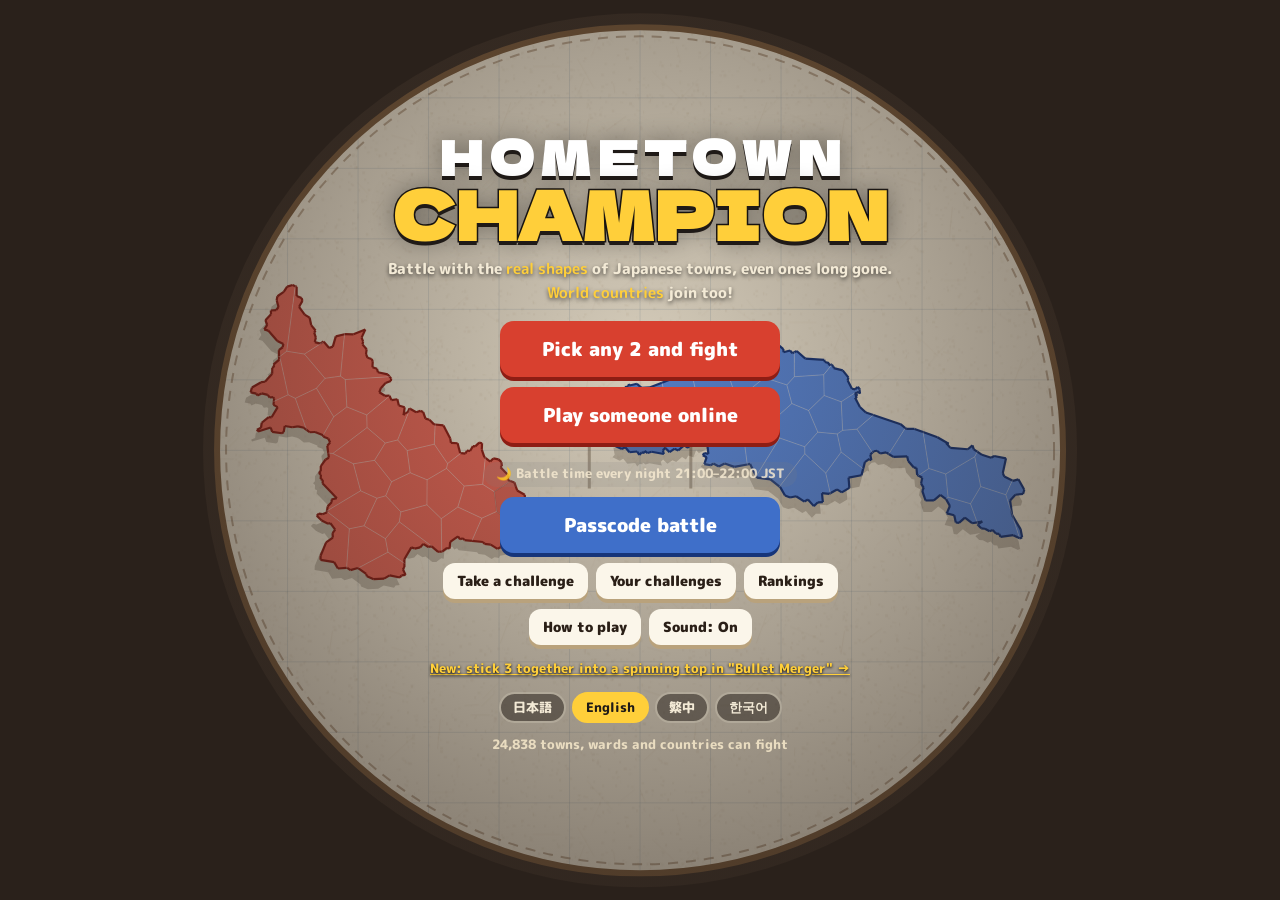
==== index.html @ 15e4ab15 "広告：結果画面の帯の下に大きい広告（300×250）を足す Co-Authored-By: Claude Opus 5.5 <noreply@anthropic.com> Claude-Session" ====
<!doctype html>
<html lang="ja">
<head>
<!-- Google tag (gtag.js) -->
<script async src="https://www.googletagmanager.com/gtag/js?id=G-5RB6XMN0QR"></script>
<script>
  window.dataLayer = window.dataLayer || [];
  function gtag(){dataLayer.push(arguments);}
  gtag('js', new Date());
  gtag('config', 'G-5RB6XMN0QR');
</script>
<meta charset="utf-8">
<meta name="viewport" content="width=device-width,initial-scale=1,maximum-scale=1,user-scalable=no,viewport-fit=cover">
<title>地元の最強</title>
<meta name="description" content="全国の市町村と世界の国の「本物の形」でぶつかり合う。明治から今まで、なくなった町村も昔の国も出られる。あなたの地元は最強か？">
<meta name="theme-color" content="#2a211b">
<meta property="og:title" content="地元の最強">
<meta property="og:description" content="全国の市町村と世界の国・州・都市・町、24,838が本物の形でぶつかり合う。あなたの地元は最強か？">
<meta property="og:type" content="website">
<meta property="og:url" content="https://nasubi-no-oniwa.github.io/jimoto/">
<meta property="og:site_name" content="なすびのお庭">
<meta property="og:image" content="https://nasubi-no-oniwa.github.io/jimoto/icons/ogp.png">
<meta property="og:image:width" content="1200">
<meta property="og:image:height" content="630">
<meta name="twitter:card" content="summary_large_image">
<meta name="twitter:title" content="地元の最強">
<meta name="twitter:description" content="全国の市町村と世界の国・州・都市・町、24,838が本物の形でぶつかり合う。あなたの地元は最強か？">
<meta name="twitter:image" content="https://nasubi-no-oniwa.github.io/jimoto/icons/ogp.png">
<meta name="apple-mobile-web-app-capable" content="yes">
<link rel="manifest" href="manifest.json">
<link rel="icon" href="icons/icon-192.png">
<link rel="apple-touch-icon" href="icons/apple-touch-icon.png">
<link rel="preconnect" href="https://fonts.googleapis.com">
<link rel="preconnect" href="https://fonts.gstatic.com" crossorigin>
<link href="https://fonts.googleapis.com/css2?family=Dela+Gothic+One&family=Yuji+Syuku&family=M+PLUS+Rounded+1c:wght@500;800;900&display=swap" rel="stylesheet">
<link rel="stylesheet" href="css/style.css?v=13">
<!-- nasubi-track: 結果画面とXへの投稿の回数を記録（ゲームの動きには影響しない） -->
<script>(function(){try{var G="jimoto",IDS=["result"];
function ev(n){try{if(typeof gtag==='function')gtag('event',n,{game:G});}catch(e){}}
var o=window.open;window.open=function(u){try{if(/intent\/(post|tweet)/.test(String(u)))ev('x_share');}catch(e){}return o.apply(window,arguments);};
if(!IDS.length)return;
function vis(e){if(!e||!e.isConnected||e.closest('[hidden]'))return false;var r=e.getBoundingClientRect();if(r.width<1||r.height<1)return false;for(var n=e;n&&n.nodeType===1;n=n.parentElement){var s=getComputedStyle(n);if(s.display==='none'||s.visibility==='hidden'||parseFloat(s.opacity)<0.05)return false;}return true;}
var was={};setInterval(function(){try{var any=false;for(var i=0;i<IDS.length;i++){if(vis(document.getElementById(IDS[i])))any=true;}if(any&&!was.v)ev('result_view');was.v=any;}catch(e){}},700);
}catch(e){}})();</script>
<!-- nasubi-ad: 結果画面の決めた場所に広告の帯（と、決めた作品だけその下に大きい広告）を出す（遊んでいる最中は出さない・ボタンに重ねない・広告の幅320pxを切らない・結果が出て1.2秒たってから見せる・結果画面が出るたびに読みこみ直す（30秒に1回まで）） -->
<script>(function(){try{var C=[{"a": "#result .sheet-in", "v": "#result"}],BIG=1,AD='https://nasubi-no-oniwa.github.io/ad/',AD2='https://nasubi-no-oniwa.github.io/ad/big.html',WAIT=1200,MIN=30000;
if(/[?&]noad=1/.test(location.search))return;
var ifr=null,ifr2=null,boxes=[],bigs=[],since=0,shown=false,last=0;
function vis(e){if(!e||!e.isConnected||e.closest('[hidden]'))return false;var r=e.getBoundingClientRect();if(r.width<1||r.height<1)return false;for(var n=e;n&&n.nodeType===1;n=n.parentElement){var s=getComputedStyle(n);if(s.display==='none'||s.visibility==='hidden'||parseFloat(s.opacity)<0.05)return false;}return true;}
function mk(){var b=document.createElement('div');b.className='nsb-ad';b.style.cssText='display:block;position:static;float:none;box-sizing:content-box;width:320px;min-width:320px;max-width:none;height:50px;margin:20px calc((100% - 320px) / 2) 0;padding:0;border:0;background:none;box-shadow:none;border-radius:0;transform:none;overflow:hidden;flex:0 0 auto;align-self:center;';return b;}
function mk2(){var g=document.createElement('div');g.className='nsb-ad nsb-big';g.style.cssText='display:block;position:static;float:none;box-sizing:content-box;width:300px;min-width:300px;max-width:none;height:250px;margin:20px calc((100% - 300px) / 2) 0;padding:0;border:0;background:none;box-shadow:none;border-radius:0;transform:none;overflow:hidden;flex:0 0 auto;align-self:center;';return g;}
function mkf(u,w,h){var f=document.createElement('iframe');f.title='ad';f.setAttribute('scrolling','no');f.width=w;f.height=h;f.style.cssText='border:0;margin:0;padding:0;width:'+w+'px;height:'+h+'px;display:block;max-width:none;visibility:hidden';f.src=u;return f;}
function rel(f,u){try{f.contentWindow.location.replace(u);}catch(_){f.src=u;}}
function place(){for(var i=0;i<C.length;i++){var a=document.querySelector(C[i].a);if(!a)continue;var b=boxes[i]||(boxes[i]=mk());if(C[i].p==='first'){if(a.firstElementChild!==b)a.insertBefore(b,a.firstChild);}else if(b.parentNode!==a)a.appendChild(b);
if(BIG){var g=bigs[i]||(bigs[i]=mk2());if(b.nextSibling!==g)a.insertBefore(g,b.nextSibling);}}}
function hide(){if(ifr)ifr.style.visibility='hidden';if(ifr2)ifr2.style.visibility='hidden';}
function tick(){try{place();var k=-1;for(var i=0;i<C.length;i++){var v=document.querySelector(C[i].v),b=boxes[i];if(b&&vis(v)&&vis(b)){k=i;break;}}
if(k<0){since=0;shown=false;hide();return;}
var now=Date.now();if(!since)since=now;if(now-since<WAIT){hide();return;}
if(!ifr)ifr=mkf(AD,320,50);if(BIG&&!ifr2)ifr2=mkf(AD2,300,250);
var fresh=false;if(ifr.parentNode!==boxes[k]){boxes[k].appendChild(ifr);fresh=true;}if(BIG&&ifr2.parentNode!==bigs[k]){bigs[k].appendChild(ifr2);fresh=true;}
if(fresh)last=now;else if(!shown&&now-last>=MIN){rel(ifr,AD);if(ifr2)rel(ifr2,AD2);last=now;}
ifr.style.visibility='visible';if(ifr2)ifr2.style.visibility='visible';shown=true;}catch(_){}}
function go(){place();try{new MutationObserver(place).observe(document.body,{childList:true,subtree:true});}catch(_){}setInterval(tick,300);}
if(document.body)go();else document.addEventListener('DOMContentLoaded',go);
}catch(e){}})();</script>
</head>
<body>
<canvas id="arena"></canvas>

<!-- タイトル -->
<section class="screen active" id="s-title">
  <div class="t-wrap">
    <div class="logo" data-ih="logo"><span class="l1">地元の</span><span class="l2">最強</span></div>
    <p class="sub" data-ih="tagline">市町村の<b>本物の形</b>でぶつかり合え。<br>明治から今まで、なくなった町村もぜんぶ出られる。<br><b>世界の国</b>も参戦！</p>
    <div class="t-btns">
      <button class="btn big hot" id="btn-play" data-i="btn_play">好きな2つを戦わせる</button>
      <button class="btn big blue" id="btn-online" data-i="btn_online">あいことば対戦</button>
      <div class="row t-row2">
        <button class="btn sm2" id="btn-chal" data-i="btn_chal">挑戦状と戦う</button>
        <button class="btn sm2" id="btn-mine" data-i="btn_mine">あなたの挑戦状</button>
        <button class="btn sm2" id="btn-bz" data-i="btn_bz">番付</button>
      </div>
      <div class="row t-row2">
        <button class="btn sm2" id="btn-howto" data-i="howto">あそびかた</button>
        <button class="btn sm2" id="btn-snd"><span data-i="snd">音：</span><span id="snd-name">あり</span></button>
      </div>
      <p class="chal-mine" id="chal-mine"></p>
      <button class="news" id="chal-news" hidden></button>
      <a class="to-dangan" href="../dangan/" data-i="dangan_link">新作：3つをくっつけてコマにする「弾丸合併」→</a>
      <div class="langs" role="group" aria-label="Language"><button type="button" data-lang="ja">日本語</button><button type="button" data-lang="en">English</button><button type="button" data-lang="zh">繁中</button><button type="button" data-lang="ko">한국어</button></div>
    </div>
    <p class="loading" id="loading">市町村を読みこみ中…</p>
  </div>
</section>

<!-- えらぶ -->
<section class="screen" id="s-setup">
  <header class="bar">
    <button class="btn sm ghost" id="btn-setup-back" data-i="back_arrow">← もどる</button>
    <select class="cls" id="cls-sel"></select>
    <div class="mode" id="mode-box">
      <button class="seg on" data-mode="pol" data-i="pol_on">政策あり</button><button class="seg" data-mode="nopol" data-i="pol_off">政策なし</button>
    </div>
    <div class="on-st" id="on-st"></div>
  </header>
  <div class="side-tabs" id="side-tabs"></div>
  <div class="slots" id="slots" data-tab="0">
    <div class="slot" id="slot0"></div>
    <div class="vs-mid"><span>VS</span></div>
    <div class="slot" id="slot1"></div>
  </div>
  <footer class="bar bottom">
    <button class="btn big hot" id="btn-fight" data-i="fight_btn">はっけよい！</button>
  </footer>
</section>

<!-- 検索 -->
<div class="sheet" id="picker">
  <div class="sheet-in">
    <div class="pk-head">
      <input id="pk-q" type="search" placeholder="市町村の名前（ひらがなでもOK）" data-ip="ph_pk" autocomplete="off">
      <button class="btn sm" id="pk-rand" data-i="random">おまかせ</button>
      <button class="btn sm ghost" id="pk-close" data-i="close">とじる</button>
    </div>
    <div class="pk-hint" id="pk-hint" data-i="pk_hint0">例：「ふちゅう」「湯布院」「北海道 村」</div>
    <ul class="pk-list" id="pk-list"></ul>
  </div>
</div>

<!-- 試合 -->
<section class="screen" id="s-battle">
  <div class="hud">
    <div class="hp l"><b id="hn0"></b><div class="gauge"><i id="hg0"></i></div><span id="hv0">100%</span></div>
    <div class="clock" id="clock">60</div>
    <div class="hp r"><span id="hv1">100%</span><div class="gauge"><i id="hg1"></i></div><b id="hn1"></b></div>
  </div>
  <div class="call" id="call"></div>
  <div class="rec-bar" id="rec-bar" hidden><span class="rec-dot"></span><span id="rec-txt"></span><button class="btn sm" id="rec-cancel" data-i="vid_cancel">やめる</button></div>
  <div class="b-btns"><button class="btn sm ghost" id="btn-speed">×1</button><button class="btn sm ghost" id="btn-skip" data-i="skip">結果へ</button></div>
</section>

<!-- 結果 -->
<div class="sheet" id="result">
  <div class="sheet-in res">
    <div class="res-t" id="res-t"></div>
    <div class="res-line" id="res-line"></div>
    <canvas id="res-img" width="1200" height="675" hidden></canvas>
    <div class="row r-main"><button class="btn big hot img-btn" id="btn-img">勝利画像を出す</button><button class="btn big blue" id="btn-vid" data-i="vid_post">動画で投稿</button></div>
    <div class="row">
      <button class="btn" id="btn-replay" data-i="replay">もう一度見る</button>
      <button class="btn" id="btn-change">組み合わせを変える</button>
    </div>
    <div class="row" id="chal-row"><button class="btn" id="btn-chal-put" data-i="put_chal">挑戦状を置く</button><button class="btn hot" id="btn-chal-next" data-i="chal_next">べつの挑戦状と戦う</button></div>
    <p class="note" id="res-note"></p>
  </div>
</div>

<!-- 結果画像 -->
<div class="sheet" id="imgview">
  <div class="sheet-in iv">
    <img id="iv-img" alt="結果画像" data-ia="res_img">
    <div class="row">
      <button class="btn hot" id="btn-share" data-i="post_x">Xに投稿</button>
      <button class="btn" id="btn-save" data-i="save_img">画像を保存</button>
      <button class="btn" id="iv-close" data-i="close">とじる</button>
    </div>
    <p class="note" data-i="long_press">画像を長押しでも保存できます</p>
  </div>
</div>

<!-- 録画しますか？ -->
<div class="sheet" id="recq">
  <div class="sheet-in rq">
    <h3 data-i="rec_q_h">録画しますか？</h3>
    <p class="note" data-i="rec_q_note">録画すると、試合のあとすぐに動画で投稿できます。</p>
    <div class="row"><button class="btn big blue" id="rq-yes" data-i="rec_yes">録画する</button><button class="btn big" id="rq-no" data-i="rec_no">録画しない</button></div>
  </div>
</div>

<!-- 試合の動画 -->
<div class="sheet" id="vidview">
  <div class="sheet-in iv">
    <video id="vv" playsinline controls loop muted></video>
    <div class="row">
      <button class="btn hot" id="vv-share" data-i="post_x">Xに投稿</button>
      <button class="btn" id="vv-save" data-i="vid_save">動画を保存</button>
      <button class="btn" id="vv-close" data-i="close">とじる</button>
    </div>
    <p class="note" id="vv-note"></p>
  </div>
</div>

<!-- あなたの挑戦状 -->
<section class="screen" id="s-mine">
  <div class="panel">
    <header class="p-head"><button class="btn sm ghost" id="btn-mine-back" data-i="back_arrow">← もどる</button><h2 data-i="btn_mine">あなたの挑戦状</h2></header>
    <div class="p-body">
      <div id="mine-list"></div>
      <div class="xf">
        <h3 data-i="xf_h">ほかの端末に引き継ぐ</h3>
        <p class="note" data-i="xf_note">挑戦状は、この端末に覚えています。スマホを変えるときは、コードで引き継げます。</p>
        <div class="row"><button class="btn sm" id="btn-xf-out" data-i="xf_out">コードを出す</button><button class="btn sm" id="btn-xf-in" data-i="xf_in">コードを入れる</button></div>
      </div>
    </div>
  </div>
</section>

<!-- 番付 -->
<section class="screen" id="s-bz">
  <div class="panel">
    <header class="p-head"><button class="btn sm ghost" id="btn-bz-back" data-i="back_arrow">← もどる</button><h2 data-i="btn_bz">番付</h2><select class="cls" id="bz-reg" aria-label="地域" data-ia="bz_reg"></select></header>
    <div class="p-body">
      <p class="note bz-note" data-i="bz_note">この30日で挑戦者を倒した数で決まります（同じ市町村・向き・政策の相手は1回だけ数えます）。勝ちは試合を計算しなおして確かめ、合わないものは外します。</p>
      <p class="bz-st" id="bz-st"></p>
      <div id="bz-list"></div>
    </div>
  </div>
</section>

<!-- あいことば対戦 -->
<section class="screen" id="s-online">
  <div class="card on-card">
    <h2 data-i="btn_online">あいことば対戦</h2>
    <div id="on-form">
      <p class="note" data-i="on_note">同じ「あいことば」を入れた人と1対1。お互いに市町村・向き・政策をこっそり決めて、同時に公開します。3人目からは観戦です。</p>
      <label class="fld"><span data-i="name">なまえ</span><input id="in-name" maxlength="8" placeholder="8文字まで" data-ip="ph_name8"></label>
      <label class="fld"><span data-i="passcode">あいことば</span><input id="in-code" maxlength="20" placeholder="例：ちもとたいけつ" data-ip="ex_code"></label>
      <button class="btn hot wide" id="btn-join" data-i="join_in">入る</button>
    </div>
    <div id="on-wait" class="hide"><p class="big-note" id="on-msg">あいてを待っています…</p><p class="note" id="on-people"></p></div>
    <p class="err" id="on-err"></p>
    <button class="btn sm ghost" id="btn-on-back" data-i="back">もどる</button>
  </div>
</section>

<!-- あそびかた -->
<section class="screen" id="s-howto">
  <div class="card how">
    <h2 data-i="howto">あそびかた</h2>
    <ol>
      <li data-ih="how1"><b>2つの市町村をえらぶ。</b>名前（漢字でもひらがなでも）で探せます。明治から今までの市町村・区、なくなった町村もぜんぶ出られます。<b>世界の国・地域</b>（「フランス」「アメリカ」など）、カリフォルニア州・バイエルン自由州などの<b>州・省・県</b>、テヘラン・フィラデルフィアなどの<b>都市</b>、アルベロベッロ・オンフルールなどの<b>町</b>、ソビエト連邦などの<b>昔の国</b>（「昔の国」で探せます）とも戦えます。</li>
      <li data-ih="how2"><b>階級をえらぶ。</b>人口で「村の部（1万人まで）」「町の部（1万〜5万）」「市の部（5万〜30万）」「大都市の部（30万〜）」に分かれています。「全体の部」はだれでも出られます。</li>
      <li data-ih="how3"><b>向きを決める。</b>45度ずつ8方向。どこから相手に当たるかで結果が変わります。</li>
      <li data-ih="how4"><b>政策カードで味付け（3枚まで）。</b>予算は10。人口が少ない市町村には<b>交付金</b>がつき、予算が増えます（5千人未満＋10、2万人未満＋6、5万人未満＋3）。</li>
      <li data-ih="how5"><b>はっけよい！</b>あとは全自動。ぶつかるたびに割れて欠けていき、先に65％を失った方の負け。60秒たったら残りが多い方の勝ちです。もとの能力がずっと下の方が勝つと<b>「下剋上！」</b></li>
      <li data-ih="how6"><b>同じ組み合わせ・同じ向き・同じ政策なら、いつでも必ず同じ結果</b>になります。いろいろ試して、最強の地元を見つけてください。</li>
      <li data-ih="how7"><b>だれかと対戦</b>：待っている人と自動でつながります（全体の部・政策ありで勝負）。相手がいないときは、挑戦状と戦いながら待てます。毎晩21時〜22時は対戦タイム！</li>
      <li data-ih="how8"><b>挑戦状</b>：試合のあとに「挑戦状を置く」と、あなたの市町村・向き・政策が挑戦状になります。「挑戦状と戦う」で、だれかの挑戦状といつでも勝負。挑戦状ごとのリンクを送れば、その人とすぐ戦えます。「あなたの挑戦状」で1枚ずつの成績や、だれに破られたかが見られ、そこから<b>仕返し</b>もできます。</li>
      <li data-ih="how9"><b>番付</b>：都道府県・国ごとに、この30日で挑戦者を多く倒した挑戦状が「横綱」「大関」…と並びます。勝ちは試合を計算しなおして確かめています。</li>
    </ol>
    <h3 data-i="how_st_h">強さの決まり方</h3>
    <p class="note" data-ih="how_st">体力＝面積、勢い＝人口、速さ＝人口密度、かたさ＝形のまとまり、鋭さ＝形のトゲ。1980年より前になくなった町村の人口は、まわりの人口密度から出した<b>推定</b>です。読みがなにも推定のものがあります。<br>樺太（敷香町など）や台湾・朝鮮半島など、戦前の日本の外地にあった町村は、もとにしている地図データにふくまれていないため入っていません。<br>昔の国の形は、今の国や州の境界を組み合わせた<b>おおよその形</b>です。昔の国の人口は、その時代のおおよその人口です。海外の州・省・県の人口は、その中の町の人口から割り振った推定で、けただけ表示しています。区分は地図データの時点のもので、少し古いものがあります。国境は日本の立場にもとづく地図データを使っています。</p>
    <h3 data-i="data_h">データ</h3>
    <p class="credit" data-ih="credit">「国土数値情報（行政区域データ）」（国土交通省）をもとに、ROIS-DS人文学オープンデータ共同利用センター「歴史的行政区域データセットβ版」（CC BY 4.0）を加工して作成<br>人口：総務省統計局「国勢調査」（e-Stat）を加工して作成<br>読みがな：日本郵便「郵便番号データ」、総務省「標準地域コード」（e-Stat）をもとに作成<br>世界の国の形・人口：Natural Earth（パブリックドメイン）<br>国の名前：外務省「国・地域」の表記、海外領土などはUnicode CLDRの日本語名<br>州・省・県の名前：Natural Earth と Unicode CLDR の日本語名が一致したもの<br>都市の名前：Natural Earth と GeoNames の日本語名が一致したもの　都市の形：geoBoundaries（CC BY 4.0 など）　都市の人口：GeoNames<br>町の名前：GeoNames の日本語名のうち、日本語の固有名詞辞書 mecab-ipadic-NEologd（Apache License 2.0）にもあるもの<br>海外の人口の推定：GeoNames（CC BY 4.0）<br>効果音：Kenney「Impact Sounds」（CC0）　音楽：自作</p>
    <button class="btn" id="btn-how-back" data-i="back">もどる</button>
  </div>
</section>

<div class="toast" id="toast"></div>

<script src="js/i18n.js?v=12"></script>
<script src="js/firebase-config.js?v=8"></script>
<script src="js/rules.js?v=8"></script>
<script src="js/sim.js?v=8"></script>
<script src="js/data.js?v=11"></script>
<script src="js/render.js?v=12"></script>
<script src="js/resimg.js?v=11"></script>
<script src="js/sound.js?v=12"></script>
<script src="js/online.js?v=11"></script>
<script src="js/qm.js?v=11"></script>
<script src="js/chal.js?v=11"></script>
<script src="js/rec.js?v=12"></script>
<script src="js/main.js?v=12"></script>
</body>
</html>
---- css/style.css ----
:root { --paper: #f3ead6; --paper2: #fbf6ea; --ink: #2a1f17; --sumi: #1f1a17; --red: #d8402f; --red-d: #8e1d14; --blue: #3f6fc9; --blue-d: #16357a; --gold: #d9a520; --green: #3e9a55; --bg: #2a211b; }
* { box-sizing: border-box; -webkit-tap-highlight-color: transparent; }
html, body { margin: 0; height: 100%; overflow: hidden; background: var(--bg); color: var(--ink); font-family: 'M PLUS Rounded 1c', sans-serif; font-weight: 800; -webkit-user-select: none; user-select: none; }
#arena { position: fixed; inset: 0; width: 100%; height: 100%; display: block; }
button { font: inherit; color: inherit; cursor: pointer; }
.hide { display: none !important; }
.screen { position: fixed; inset: 0; display: none; }
.screen.active { display: flex; }
.btn { border: 0; border-radius: 14px; padding: 11px 18px; background: var(--paper2); color: var(--ink); font-size: 16px; font-weight: 900; box-shadow: 0 4px 0 #b9a27c; transition: transform .08s; }
.btn:active { transform: translateY(3px); box-shadow: 0 1px 0 #b9a27c; }
.btn.hot { background: var(--red); color: #fff; box-shadow: 0 4px 0 var(--red-d); }
.btn.blue { background: var(--blue); color: #fff; box-shadow: 0 4px 0 var(--blue-d); }
.btn.big { font-size: 19px; padding: 14px 22px; }
.btn.sm { font-size: 13px; padding: 7px 12px; border-radius: 10px; box-shadow: 0 3px 0 #b9a27c; }
.btn.ghost { background: rgba(255,255,255,.12); color: #fff; box-shadow: 0 3px 0 rgba(0,0,0,.35); }
.btn.wide { width: 100%; }
.btn:disabled { opacity: .45; }
.row { display: flex; gap: 10px; justify-content: center; flex-wrap: wrap; margin-top: 10px; }

/* タイトル */
#s-title { align-items: center; justify-content: center; background: radial-gradient(circle at 50% 40%, rgba(42,33,27,.15), rgba(42,33,27,.75)); }
.t-wrap { text-align: center; padding: max(16px, env(safe-area-inset-top)) 16px 16px; max-width: 560px; }
.logo { font-family: 'Dela Gothic One', sans-serif; line-height: 1; color: #fff; text-shadow: 0 4px 0 var(--sumi), 0 0 24px rgba(0,0,0,.4); }
.logo .l1 { display: block; font-size: clamp(30px, min(8vw, 9vh), 54px); letter-spacing: .1em; }
.logo .l2 { display: block; font-size: clamp(64px, min(20vw, 22vh), 140px); color: #ffcf3a; letter-spacing: .04em; -webkit-text-stroke: 3px var(--sumi); paint-order: stroke fill; }
.sub { color: #f3ead6; font-size: 15px; line-height: 1.6; margin: 12px 0 16px; text-shadow: 0 2px 4px rgba(0,0,0,.6); }
.sub b { color: #ffcf3a; }
.t-btns { display: flex; flex-direction: column; gap: 10px; align-items: center; }
.t-btns .btn.big { min-width: 280px; }
.loading { color: #e9dcc0; font-size: 13px; margin-top: 12px; }
@media (max-height: 470px) { .logo .l2 { font-size: 70px; } .sub { margin: 6px 0 8px; font-size: 13px; } .t-btns { gap: 6px; } .btn.big { padding: 10px 18px; font-size: 16px; } }

/* えらぶ */
#s-setup { flex-direction: column; background: rgba(42,33,27,.88); }
.bar { display: flex; align-items: center; gap: 10px; padding: max(8px, env(safe-area-inset-top)) max(10px, env(safe-area-inset-right)) 8px max(10px, env(safe-area-inset-left)); color: #fff; }
.bar.bottom { justify-content: center; padding-bottom: max(10px, env(safe-area-inset-bottom)); }
.bar.bottom .btn { min-width: 260px; }
.mode { display: flex; background: rgba(255,255,255,.12); border-radius: 12px; padding: 3px; margin-left: auto; }
.seg { border: 0; background: none; color: #e9dcc0; padding: 6px 12px; border-radius: 9px; font-size: 13px; }
.seg.on { background: var(--paper2); color: var(--ink); }
.on-st { font-size: 12px; color: #ffcf3a; }
.slots { flex: 1; display: flex; gap: 8px; padding: 0 max(10px, env(safe-area-inset-right)) 0 max(10px, env(safe-area-inset-left)); overflow: hidden; min-height: 0; }
.vs-mid { display: flex; align-items: center; justify-content: center; font-family: 'Dela Gothic One'; color: #ffcf3a; font-size: 24px; text-shadow: 0 3px 0 var(--sumi); }
.slot { flex: 1; min-width: 0; background: var(--paper); border-radius: 16px; padding: 10px; overflow-y: auto; box-shadow: inset 0 0 0 3px var(--red); position: relative; }
#slot1 { box-shadow: inset 0 0 0 3px var(--blue); }
@media (max-aspect-ratio: 1/1) { .slots { flex-direction: column; overflow-y: auto; } .slot { flex: none; overflow: visible; } .vs-mid { font-size: 18px; } }
.sl-side { display: inline-block; font-size: 11px; color: #fff; background: var(--red); border-radius: 6px; padding: 1px 8px; }
#slot1 .sl-side { background: var(--blue); }
.sl-empty { display: flex; flex-direction: column; align-items: center; justify-content: center; gap: 10px; min-height: 160px; color: #7a6a55; }
.sl-top { display: flex; gap: 10px; align-items: flex-start; margin-top: 6px; }
.sl-shape { position: relative; flex: 0 0 auto; }
.sl-shape canvas { display: block; background: var(--paper2); border-radius: 12px; }
.dir { display: flex; gap: 4px; justify-content: center; margin-top: 4px; }
.dir .btn { padding: 4px 9px; font-size: 13px; }
.dir-lab { font-size: 11px; color: #7a6a55; text-align: center; }
.sl-info { min-width: 0; flex: 1; }
.sl-name { font-size: 20px; line-height: 1.15; word-break: break-all; }
.sl-name small { display: block; font-size: 11px; color: #7a6a55; font-weight: 800; }
.badge { display: inline-block; font-size: 11px; padding: 2px 8px; border-radius: 999px; margin: 4px 0; background: #2f8a4b; color: #fff; }
.badge.old { background: #8a6a3a; }
.sl-data { font-size: 12px; color: #4a3a2a; line-height: 1.6; font-weight: 800; }
.sl-data .est { color: #b0571b; }
.sl-mid { display: flex; gap: 8px; align-items: center; margin-top: 6px; }
.sl-mid canvas { flex: 0 0 auto; }
.st-list { flex: 1; font-size: 12px; line-height: 1.55; }
.st-list div { display: flex; justify-content: space-between; gap: 6px; border-bottom: 1px dashed rgba(60,40,20,.15); }
.st-list span { color: #7a6a55; font-weight: 800; font-size: 10px; }
.st-list .up { color: #b07a00; } .st-list .kf { color: var(--green); } .st-list .dn { color: #b0302a; }
.pol-h { display: flex; justify-content: space-between; align-items: baseline; margin-top: 8px; font-size: 13px; }
.pol-h .bud b { font-size: 16px; } .pol-h .kof { color: var(--green); font-size: 11px; }
.pols { display: grid; grid-template-columns: repeat(auto-fill, minmax(118px, 1fr)); gap: 6px; margin-top: 6px; }
.pol { border: 2px solid rgba(60,40,20,.2); background: var(--paper2); border-radius: 10px; padding: 5px 7px; text-align: left; font-size: 12px; line-height: 1.25; }
.pol b { font-size: 13px; } .pol i { float: right; font-style: normal; background: var(--ink); color: #fff; border-radius: 6px; padding: 0 5px; font-size: 11px; }
.pol small { display: block; color: #6a5a45; font-size: 10px; font-weight: 800; }
.pol.on { border-color: var(--gold); background: #fff3c8; }
.pol.on.kf { border-color: var(--green); background: #e1f3e4; }
.pol:disabled { opacity: .4; }
.sl-btns { display: flex; gap: 6px; margin-top: 8px; }
.hidden-foe { display: flex; align-items: center; justify-content: center; min-height: 160px; color: #7a6a55; text-align: center; font-size: 14px; }

/* 検索 */
.sheet { position: fixed; inset: 0; background: rgba(20,15,10,.6); display: none; align-items: center; justify-content: center; z-index: 20; padding: 10px; }
.sheet.on { display: flex; }
.sheet-in { background: var(--paper); border-radius: 18px; width: 100%; max-width: 620px; max-height: 100%; display: flex; flex-direction: column; overflow: hidden; box-shadow: 0 20px 40px rgba(0,0,0,.4); }
.pk-head { display: flex; gap: 6px; padding: 10px; }
.pk-head input { flex: 1; min-width: 0; font: inherit; font-size: 17px; padding: 9px 12px; border-radius: 12px; border: 2px solid #c9b38f; background: #fff; -webkit-user-select: text; user-select: text; }
.pk-hint { font-size: 12px; color: #7a6a55; padding: 0 12px 6px; }
.pk-list { list-style: none; margin: 0; padding: 0 6px 10px; overflow-y: auto; flex: 1; }
.pk-list li { display: flex; align-items: center; gap: 10px; padding: 8px; border-radius: 10px; cursor: pointer; }
.pk-list li:nth-child(odd) { background: rgba(255,255,255,.45); }
.pk-list li:active { background: #fff3c8; }
.pk-list .nm { font-size: 16px; } .pk-list .kn { font-size: 11px; color: #7a6a55; display: block; font-weight: 800; }
.pk-list .bd { margin-left: auto; text-align: right; font-size: 11px; white-space: nowrap; }

/* 試合 */
#s-battle { pointer-events: none; }
.hud { position: absolute; top: max(6px, env(safe-area-inset-top)); left: max(8px, env(safe-area-inset-left)); right: max(8px, env(safe-area-inset-right)); display: flex; align-items: center; gap: 8px; color: #fff; }
.hp { flex: 1; display: flex; align-items: center; gap: 6px; min-width: 0; }
.hp.r { flex-direction: row; }
.hp b { font-size: 13px; white-space: nowrap; overflow: hidden; text-overflow: ellipsis; max-width: 34%; }
.hp span { font-size: 13px; font-variant-numeric: tabular-nums; width: 40px; text-align: center; }
.gauge { flex: 1; height: 14px; background: rgba(255,255,255,.15); border-radius: 7px; overflow: hidden; position: relative; }
.gauge::after { content: ''; position: absolute; top: 0; bottom: 0; left: 35%; width: 2px; background: rgba(255,255,255,.6); }
.hp.r .gauge::after { left: auto; right: 35%; }
.gauge i { display: block; height: 100%; width: 100%; background: var(--red); transition: width .2s; }
.hp.r .gauge i { background: var(--blue); margin-left: auto; }
.clock { font-family: 'Dela Gothic One'; font-size: 24px; min-width: 44px; text-align: center; color: #ffcf3a; }
.call { position: absolute; left: 0; right: 0; top: 40%; text-align: center; font-family: 'Dela Gothic One'; font-size: clamp(36px, 9vw, 80px); color: #fff; text-shadow: 0 5px 0 var(--sumi), 0 0 20px rgba(0,0,0,.5); opacity: 0; transform: scale(.8); transition: opacity .2s, transform .25s; white-space: pre-line; line-height: 1.1; }
.call.on { opacity: 1; transform: scale(1); }
.call small { display: block; font-family: 'M PLUS Rounded 1c'; font-size: .3em; margin-top: 6px; }
.b-btns { position: absolute; right: max(10px, env(safe-area-inset-right)); bottom: max(10px, env(safe-area-inset-bottom)); display: flex; gap: 6px; pointer-events: auto; }

/* 結果 */
.res { padding: 12px; text-align: center; overflow-y: auto; }
.res-t { font-family: 'Dela Gothic One'; font-size: 34px; color: var(--red-d); }
.res-line { font-size: 15px; margin: 2px 0 8px; }
#res-img { width: 100%; height: auto; border-radius: 10px; box-shadow: 0 4px 12px rgba(0,0,0,.25); }
.note { font-size: 12px; color: #6a5a45; font-weight: 500; line-height: 1.6; }

/* カード */
#s-online, #s-howto { align-items: center; justify-content: center; background: rgba(42,33,27,.85); padding: 10px; }
.card { background: var(--paper); border-radius: 18px; padding: 16px 18px; max-width: 520px; width: 100%; max-height: 100%; overflow-y: auto; text-align: center; }
.card h2 { font-family: 'Dela Gothic One'; font-weight: 400; margin: 0 0 8px; }
.card h3 { margin: 12px 0 4px; font-size: 15px; text-align: left; }
.how { max-width: 640px; text-align: left; }
.how h2 { text-align: center; } .how ol { padding-left: 1.3em; font-size: 14px; font-weight: 500; line-height: 1.65; margin: 0; } .how li { margin-bottom: 6px; } .how b { font-weight: 900; }
.how .btn { display: block; margin: 12px auto 0; }
.credit { font-size: 11px; color: #6a5a45; font-weight: 500; line-height: 1.6; }
.fld { display: flex; flex-direction: column; text-align: left; font-size: 13px; gap: 4px; margin-bottom: 10px; }
.fld input { font: inherit; font-size: 17px; padding: 10px 12px; border-radius: 12px; border: 2px solid #c9b38f; -webkit-user-select: text; user-select: text; }
.big-note { font-size: 17px; } .err { color: #c0281c; font-size: 13px; min-height: 1em; }
.toast { position: fixed; left: 50%; bottom: 24px; transform: translateX(-50%); background: rgba(20,15,10,.88); color: #fff; padding: 8px 16px; border-radius: 999px; font-size: 14px; opacity: 0; transition: opacity .25s; pointer-events: none; z-index: 30; }
.toast.on { opacity: 1; }
#res-img { max-height: 46vh; width: auto; max-width: 100%; }
@media (max-height: 470px) { .res-t { font-size: 24px; } .res-line { font-size: 13px; margin-bottom: 4px; } #res-img { max-height: 40vh; } .res .row { margin-top: 6px; } .res .btn { padding: 8px 14px; font-size: 14px; } .sl-shape canvas { width: 96px !important; height: 96px !important; } .sl-name { font-size: 17px; } }

.cls { font: inherit; font-size: 13px; font-weight: 900; padding: 6px 8px; border-radius: 10px; border: 0; background: var(--paper2); color: var(--ink); max-width: 46vw; }
.cls-warn { background: #fde2d8; color: #9a2a14; border-radius: 10px; padding: 4px 8px; font-size: 12px; margin-top: 6px; }
.gk { display: inline-block; background: #ffcf3a; color: var(--sumi); border-radius: 8px; padding: 0 8px; margin-left: 6px; font-family: 'Dela Gothic One'; font-weight: 400; }
/* 挑戦状 */
.chal-mine { margin: 2px 0 0; font-size: 13px; font-weight: 800; color: #ffcf3a; min-height: 0; text-shadow: 0 1px 0 rgba(0,0,0,.5); }
.chal-mine:empty { display: none; }
.chal-h { display: block; font-size: 11px; font-weight: 800; opacity: .8; }
#chal-row .btn[hidden], .btn[hidden] { display: none !important; }
#chal-row:not(:has(.btn:not([hidden]))) { display: none; }
.qm-cnt { color: #f3e7cf; }
@media (max-height: 470px) { .qm-cnt { margin-top: 0; font-size: 11.5px; line-height: 1.35; } .qm-cnt .qm-prime { margin-top: 1px; padding: 1px 10px; font-size: 11px !important; } }
@media (max-height: 420px) { .sub { display: none; } }
@media (max-height: 420px) { .logo .l2 { font-size: 58px; } .logo .l1 { font-size: 20px; } }
.pk-list li.pk-note { font-size: 12.5px; color: #7a5a2a; cursor: default; background: transparent; line-height: 1.5; }
.pk-list .nm small { font-size: .78em; opacity: .75; font-weight: 800; }
/* 結果画像 */
.img-btn { display: block; margin: 6px auto 2px; min-width: 260px; }
#imgview { z-index: 25; background: rgba(15,11,8,.86); }
.iv { padding: 12px; text-align: center; width: auto; max-width: min(940px, 100%); overflow-y: auto; }
.iv img { display: block; margin: 0 auto; width: auto; max-width: 100%; height: auto; max-height: calc(100vh - 150px); object-fit: contain; border-radius: 10px; box-shadow: 0 6px 16px rgba(0,0,0,.35); -webkit-touch-callout: default; -webkit-user-select: auto; user-select: auto; }
.iv .note { margin: 6px 0 0; }
@media (max-height: 470px) { .iv img { max-height: calc(100vh - 110px); } .iv .row { margin-top: 6px; } .iv .btn { padding: 8px 14px; font-size: 14px; } }
#res-img[hidden] { display: none !important; }
/* タイトル：あなたの挑戦状・番付・お知らせ */
.t-row2 { margin-top: 0; gap: 8px; }
.btn.sm2 { font-size: 14px; padding: 8px 14px; border-radius: 12px; }

.news { border: 0; background: #ffcf3a; color: var(--sumi); font: inherit; font-size: 13px; font-weight: 800; padding: 6px 14px; border-radius: 999px; box-shadow: 0 3px 0 #9a7410; max-width: 100%; animation: newsPop .6s ease-out; }
.news b { font-weight: 900; }
.news[hidden] { display: none; }
@keyframes newsPop { 0% { transform: scale(.7); opacity: 0; } 70% { transform: scale(1.06); } 100% { transform: scale(1); opacity: 1; } }
@media (max-height: 470px) { .t-row2 .btn { padding: 6px 12px; font-size: 13px; } .news { padding: 4px 12px; font-size: 12px; } }
/* 画面（あなたの挑戦状・番付） */
#s-mine, #s-bz { align-items: stretch; justify-content: center; background: rgba(42,33,27,.92); padding: max(8px, env(safe-area-inset-top)) max(8px, env(safe-area-inset-right)) max(8px, env(safe-area-inset-bottom)) max(8px, env(safe-area-inset-left)); }
.panel { background: var(--paper); border-radius: 18px; width: 100%; max-width: 620px; display: flex; flex-direction: column; overflow: hidden; }
.p-head { display: flex; align-items: center; gap: 8px; padding: 10px 12px; background: var(--sumi); color: #fff; flex-wrap: wrap; }
.p-head h2 { margin: 0; font-family: 'Dela Gothic One'; font-weight: 400; font-size: 20px; letter-spacing: .04em; }
.p-head .cls { margin-left: auto; max-width: 52vw; font-size: 14px; padding: 7px 8px; }
.p-body { flex: 1; overflow-y: auto; padding: 10px 12px 16px; -webkit-overflow-scrolling: touch; }
.mc-empty { text-align: center; color: #6a5a45; font-size: 14px; line-height: 1.7; padding: 20px 6px; margin: 0; }
.mc { background: var(--paper2); border-radius: 14px; padding: 10px; margin-bottom: 10px; box-shadow: 0 2px 0 #d9c8a6; }
.mc.gone { opacity: .6; }
.mc-head { display: flex; gap: 10px; align-items: center; }
.mc-shape { flex: 0 0 auto; background: #fff; border-radius: 10px; }
.mc-info { min-width: 0; flex: 1; display: flex; flex-direction: column; gap: 1px; }
.mc-info b { font-size: 19px; line-height: 1.2; word-break: break-all; }
.mc-info small { font-size: 11.5px; color: #6a5a45; font-weight: 800; }
.mc-rec { display: flex; align-items: baseline; gap: 6px; flex-wrap: wrap; margin-top: 2px; }
.mc-rec .w { color: var(--red-d); font-size: 17px; font-weight: 900; } .mc-rec .l { color: var(--blue-d); font-size: 17px; font-weight: 900; }
.mc-rec em { font-style: normal; background: #6a5a45; color: #fff; font-size: 11px; border-radius: 6px; padding: 1px 7px; }
.mc-res { list-style: none; margin: 8px 0 0; padding: 0; border-top: 1px dashed rgba(60,40,20,.2); }
.mc-res li { display: flex; align-items: center; gap: 8px; padding: 6px 2px; border-bottom: 1px dashed rgba(60,40,20,.12); font-size: 13px; }
.mc-res li.none { color: #7a6a55; font-weight: 500; }
.mc-res li.new { background: #fff3c8; border-radius: 8px; }
.mc-res .mk { flex: 0 0 auto; width: 26px; height: 26px; border-radius: 50%; display: flex; align-items: center; justify-content: center; color: #fff; font-size: 13px; font-weight: 900; }
.mc-res .mk.w { background: var(--red); } .mc-res .mk.l { background: #6a5a45; }
.mc-res .who { flex: 1; min-width: 0; line-height: 1.35; word-break: break-all; }
.mc-res .who small { display: block; color: #8a7a65; font-size: 11px; font-weight: 500; }
.mc-res .btn { flex: 0 0 auto; }
.mc-btns { display: flex; gap: 6px; flex-wrap: wrap; margin-top: 8px; }
.xf { border-top: 2px dashed rgba(60,40,20,.2); margin-top: 6px; padding-top: 6px; text-align: center; }
.xf h3 { margin: 6px 0 2px; font-size: 15px; }
.xf .note { margin: 0; }
.xf-code { font-family: 'Dela Gothic One'; font-size: 34px; letter-spacing: .08em; margin: 6px 0; color: var(--ink); -webkit-user-select: all; user-select: all; }
/* 番付 */
.bz-note { margin: 0 0 6px; }
.bz-st { font-size: 12px; color: #9a6a10; margin: 0 0 6px; min-height: 1em; }
.bz-st:empty { display: none; }
.bz-row { display: flex; align-items: center; gap: 8px; background: var(--paper2); border-radius: 12px; padding: 8px; margin-bottom: 8px; box-shadow: 0 2px 0 #d9c8a6; }
.bz-row.top { background: linear-gradient(135deg, #fff6d8, #ffe08a); box-shadow: 0 2px 0 #c9a23a; }
.bz-rank { flex: 0 0 auto; writing-mode: vertical-rl; font-family: 'Yuji Syuku', serif; font-weight: 400; font-size: 17px; background: var(--sumi); color: #fff; border-radius: 8px; padding: 6px 3px; min-height: 64px; display: flex; align-items: center; justify-content: center; letter-spacing: .05em; }
.bz-row.top .bz-rank { background: #c8281c; font-size: 20px; }
.bz-info { flex: 1; min-width: 0; display: flex; flex-direction: column; line-height: 1.3; }
.bz-info small { font-size: 11px; color: #6a5a45; font-weight: 800; }
.bz-info .nm { font-size: 17px; word-break: break-all; }
.bz-w { font-size: 12px; color: #4a3a2a; }
.bz-w b { color: var(--red-d); font-size: 15px; margin: 0 2px; }
.bz-w i { font-style: normal; margin-left: 6px; font-size: 10.5px; background: #e9dcc0; border-radius: 6px; padding: 1px 6px; color: #7a5a2a; }
.bz-row .btn { flex: 0 0 auto; }
.bz-row .btn:disabled { opacity: .55; }
/* 上の帯：せまい画面でもつぶれないように（説明は2段目へ） */
#s-setup .bar:not(.bottom) { flex-wrap: wrap; row-gap: 6px; }
.bar .btn, .seg { white-space: nowrap; flex: 0 0 auto; }
#s-setup .bar .cls { flex: 0 1 auto; min-width: 0; }
.on-st { flex: 1 0 100%; order: 9; line-height: 1.4; }
.on-st:empty { display: none; }
.qm-card .xf-code, .xf-code { font-size: 34px !important; line-height: 1.2; }
/* タイトルが入りきらない画面では、上が切れずにスクロールできるように */
#s-title { align-items: flex-start; overflow-y: auto; -webkit-overflow-scrolling: touch; }
#s-title .t-wrap { margin: auto; }
@media (max-height: 700px) { .logo .l2 { font-size: clamp(56px, min(18vw, 15vh), 120px); } .sub { margin: 8px 0 10px; } }
@media (max-height: 470px) { .sub { display: none; } .logo .l1 { font-size: 22px; } .logo .l2 { font-size: 56px; } .t-btns .btn.big { padding: 9px 18px; font-size: 16px; } }
.toast { bottom: calc(90px + env(safe-area-inset-bottom)); max-width: calc(100% - 32px); text-align: center; }
.bz-w { display: flex; flex-wrap: wrap; column-gap: 8px; }
.bz-w > span { white-space: nowrap; }
.bz-info small b { word-break: break-all; }
.mc-note { flex-basis: 100%; font-size: 11px; color: #8a7a65; font-weight: 500; }
/* スマホで2回つづけてタップしても拡大しないように（スクロールはそのままできる） */
html, body, * { touch-action: manipulation; }

/* 弾丸合併へのリンク */
.to-dangan { display: inline-block; margin-top: 4px; color: #ffcf3a; font-size: 13px; font-weight: 800; text-shadow: 0 1px 3px #000; }
@media (max-height: 470px) { .to-dangan { font-size: 12px; margin-top: 0; } }

/* ことばの切りかえ（タイトルは暗い背景なので明るい色） */
.langs{display:flex;flex-wrap:wrap;gap:6px;justify-content:center;margin-top:4px}
.langs button{font:800 13px 'M PLUS Rounded 1c',sans-serif;background:rgba(23,17,13,.45);color:#f3ead6;border:2px solid rgba(243,234,214,.55);border-radius:999px;padding:4px 12px;cursor:pointer}
.langs button[aria-pressed="true"]{background:#ffcf3a;color:var(--sumi);border-color:#ffcf3a}
@media (max-height: 470px) { .langs { margin-top: 0; } .langs button { padding: 2px 10px; font-size: 12px; } }
/* 韓国語：Dela Gothic One にハングルがないので Black Han Sans */
html[data-lang="ko"] .logo,html[data-lang="ko"] .call,html[data-lang="ko"] .clock,html[data-lang="ko"] .res-t,html[data-lang="ko"] .card h2,html[data-lang="ko"] .p-head h2,html[data-lang="ko"] .gk,html[data-lang="ko"] .vs-mid,html[data-lang="ko"] .xf-code{font-family:'Black Han Sans','Dela Gothic One',sans-serif;font-weight:400}
html[data-lang="ko"] .logo .l2{letter-spacing:.08em}
/* 繁體中文の題字 */
html[data-lang="zh"] .logo{font-family:'Noto Sans TC','Dela Gothic One',sans-serif;font-weight:900;font-synthesis:none}
/* 英語の題字：横に長いので小さめ */
html[data-lang="en"] .logo .l1{letter-spacing:.16em;padding-left:.16em;font-size:clamp(24px,min(7vw,7.5vh),46px)}
html[data-lang="en"] .logo .l2{font-size:clamp(32px,min(11vw,12vh),66px);letter-spacing:.02em}
@media (max-height: 470px) { html[data-lang="en"] .logo .l2 { font-size: 46px; } }
@media (max-height: 420px) { html[data-lang="en"] .logo .l2 { font-size: 40px; } html[data-lang="en"] .logo .l1 { font-size: 18px; } }
/* 外国語は長い名前が多いので、語の切れ目で折り返す */
html:not([data-lang="ja"]) .sl-name{word-break:normal;overflow-wrap:anywhere}
html:not([data-lang="ja"]) .mc-info b,html:not([data-lang="ja"]) .mc-res .who{word-break:normal;overflow-wrap:anywhere}
html[data-lang="ko"] .sl-name,html[data-lang="ko"] .res-line,html[data-lang="ko"] .mc-info b{word-break:keep-all;overflow-wrap:anywhere}
/* 韓国語：語の途中で折り返さない */
html[data-lang="ko"] .res-t,html[data-lang="ko"] .call,html[data-lang="ko"] .qm-fld,html[data-lang="ko"] .pk-list .badge,html[data-lang="ko"] .mc-res .who,html[data-lang="ko"] .hidden-foe,html[data-lang="ko"] .cls-warn{word-break:keep-all;overflow-wrap:anywhere}
html:not([data-lang="ja"]) .qm-fld{white-space:nowrap}
.qm-fld input{min-width:0}
html:not([data-lang="ja"]) .bz-w > span{white-space:normal}
/* タイトル：入りきらない画面では上からスクロール（入るときは今までどおり真ん中） */
#s-title{overflow-y:auto;align-items:flex-start;-webkit-overflow-scrolling:touch}
#s-title .t-wrap{margin:auto}
/* 明るい箱の上の「とじる」「もどる」が見えるように */
.card .btn.ghost,.sheet-in .btn.ghost{background:rgba(42,33,27,.1);color:var(--ink);box-shadow:0 3px 0 rgba(42,33,27,.2)}
/* 検索：外国語の合併先は長いので折り返す */
html:not([data-lang="ja"]) .pk-list .bd{white-space:normal;max-width:48%}
html:not([data-lang="ja"]) .pk-list .bd .badge{line-height:1.35}
/* 番付の位：英語・韓国語は横書き */
html[data-lang="en"] .bz-rank,html[data-lang="ko"] .bz-rank{writing-mode:horizontal-tb;font-family:'M PLUS Rounded 1c',sans-serif;font-weight:900;font-size:12px;width:62px;min-height:52px;padding:4px;text-align:center;letter-spacing:0;line-height:1.2}
html[data-lang="en"] .bz-row.top .bz-rank,html[data-lang="ko"] .bz-row.top .bz-rank{font-size:13px}
/* 繁體中文：筆の字体に繁体字がないので、丸ゴシックの横書き */
html[data-lang="zh"] .bz-rank{writing-mode:horizontal-tb;font-family:'M PLUS Rounded 1c',sans-serif;font-weight:900;font-size:14px;width:50px;min-height:52px;padding:4px;text-align:center;letter-spacing:0;line-height:1.2}

/* ===== 2026-10-31 リニューアル：スマホで選びやすく ===== */
.side-tabs { display: none; }
@media (max-aspect-ratio: 1/1) {
  .side-tabs { display: flex; align-items: stretch; gap: 6px; padding: 0 max(10px, env(safe-area-inset-right)) 8px max(10px, env(safe-area-inset-left)); }
  .stab { flex: 1 1 0; min-width: 0; display: flex; align-items: center; gap: 6px; border: 0; border-radius: 14px; padding: 6px 8px; background: rgba(243,234,214,.18); color: #f3ead6; text-align: left; box-shadow: inset 0 0 0 2px rgba(243,234,214,.25); }
  .stab canvas { width: 44px; height: 44px; flex: 0 0 auto; background: rgba(251,246,234,.9); border-radius: 10px; }
  .st-t { min-width: 0; display: flex; flex-direction: column; line-height: 1.2; }
  .st-t small { font-size: 11px; opacity: .85; }
  .st-t b { font-size: 15px; white-space: nowrap; overflow: hidden; text-overflow: ellipsis; }
  .stab.on { background: var(--paper); color: var(--ink); box-shadow: inset 0 0 0 3px var(--red), 0 3px 0 rgba(0,0,0,.35); }
  .stab.s1.on { box-shadow: inset 0 0 0 3px var(--blue), 0 3px 0 rgba(0,0,0,.35); }
  .stab.empty:not(.on) { animation: stabPulse 1.4s ease-in-out infinite; }
  @keyframes stabPulse { 50% { background: rgba(255,207,58,.38); } }
  .st-vs { align-self: center; font-family: 'Dela Gothic One'; color: #ffcf3a; font-size: 16px; text-shadow: 0 2px 0 var(--sumi); }
  html[data-lang="ko"] .st-vs { font-family: 'Black Han Sans','Dela Gothic One',sans-serif; }
  /* えらんでいる方だけを大きく出す */
  .slots { flex-direction: column; overflow: hidden; }
  .slots .vs-mid { display: none; }
  .slots[data-tab="0"] #slot1, .slots[data-tab="1"] #slot0 { display: none; }
  .slots .slot { flex: 1 1 auto; overflow-y: auto; -webkit-overflow-scrolling: touch; }
  /* 向き・政策を押しやすく */
  .dir { gap: 8px; }
  .dir .btn { padding: 8px 14px; font-size: 20px; line-height: 1; border-radius: 12px; }
  .pols { grid-template-columns: repeat(auto-fill, minmax(140px, 1fr)); gap: 8px; }
  .pol { min-height: 58px; padding: 8px 9px; }
  .pol b { font-size: 14px; }
  .pol i { font-size: 13px; padding: 1px 7px; }
  .pol small { font-size: 12px; line-height: 1.35; margin-top: 2px; }
  .sl-btns .btn { flex: 1 1 0; padding: 10px 12px; font-size: 15px; }
  /* 上の帯を1段に */
  #s-setup .bar:not(.bottom) { gap: 6px; }
  #s-setup .bar .cls { flex: 1 1 0; width: 0; min-width: 0; }
  #s-setup .bar .seg { padding: 6px 8px; font-size: 12px; }
}
/* 政策カード：説明の字を読みやすく（PCも） */
.pol small { font-size: 11.5px; line-height: 1.35; }
.pol.no { opacity: .45; }
/* 試合中のボタンを押しやすく */
.b-btns { gap: 8px; }
.b-btns .btn { padding: 10px 16px; font-size: 15px; border-radius: 12px; min-width: 64px; }
/* 検索：スマホではキーボードに隠れないよう、上に寄せる */
@media (max-aspect-ratio: 1/1) {
  #picker { align-items: flex-start; padding-top: max(10px, env(safe-area-inset-top)); }
  #picker .sheet-in { max-height: calc(100dvh - 20px); }
}
/* 結果：ボタンを2列にまとめる */
.res .row { flex-wrap: nowrap; gap: 8px; }
.res .row .btn { flex: 1 1 0; min-width: 0; padding: 11px 8px; font-size: 15px; }
.res .row .btn[hidden] { display: none; }
.res .row.r-main .btn { font-size: 16px; padding: 13px 8px; }
/* タイトルの説明：日本語は言葉の切れ目で折り返す */
html[data-lang="ja"] .sub { word-break: keep-all; overflow-wrap: anywhere; }
/* 録画しますか？ */
#recq { z-index: 26; }
.rq { padding: 18px 16px 16px; text-align: center; max-width: 420px; }
.rq h3 { font-family: 'Dela Gothic One'; font-weight: 400; font-size: 24px; margin: 0 0 6px; }
html[data-lang="ko"] .rq h3 { font-family: 'Black Han Sans','Dela Gothic One',sans-serif; }
.rq .row { flex-wrap: nowrap; }
.rq .row .btn { flex: 1 1 0; min-width: 0; padding: 14px 8px; }
.rq .btn.pick { outline: 3px solid var(--gold); outline-offset: 2px; }
/* 録画中の帯（動画には映らない） */
.rec-bar { position: absolute; left: 50%; top: calc(58px + env(safe-area-inset-top)); transform: translateX(-50%); display: flex; align-items: center; gap: 8px; background: rgba(20,15,11,.82); color: #fff; border-radius: 999px; padding: 5px 6px 5px 14px; font-size: 14px; white-space: nowrap; z-index: 5; }
.rec-bar[hidden] { display: none; }
.rec-dot { width: 12px; height: 12px; border-radius: 50%; background: #ff3b30; animation: recBlink 1s steps(2) infinite; }
@keyframes recBlink { 50% { opacity: .25; } }
.rec-bar .btn { padding: 5px 12px; font-size: 13px; }
/* 試合の動画 */
#vidview { z-index: 25; background: rgba(15,11,8,.86); }
#vv { display: block; margin: 0 auto; max-width: 100%; max-height: calc(100vh - 170px); max-height: calc(100dvh - 170px); border-radius: 10px; background: #000; box-shadow: 0 6px 16px rgba(0,0,0,.35); }
#vidview .row { flex-wrap: nowrap; gap: 8px; }
#vidview .row .btn { flex: 1 1 0; min-width: 0; padding: 11px 8px; font-size: 15px; }
html[data-lang="ko"] .res .row .btn, html[data-lang="ko"] .rq .btn, html[data-lang="ko"] #vidview .btn { word-break: keep-all; overflow-wrap: anywhere; }
/* 試合の大きな文字：外国語は長いので、はみ出さないように小さめ・折り返し */
.call { padding: 0 12px; overflow-wrap: anywhere; }
html:not([data-lang="ja"]) .call { font-size: clamp(30px, 8vw, 72px); }
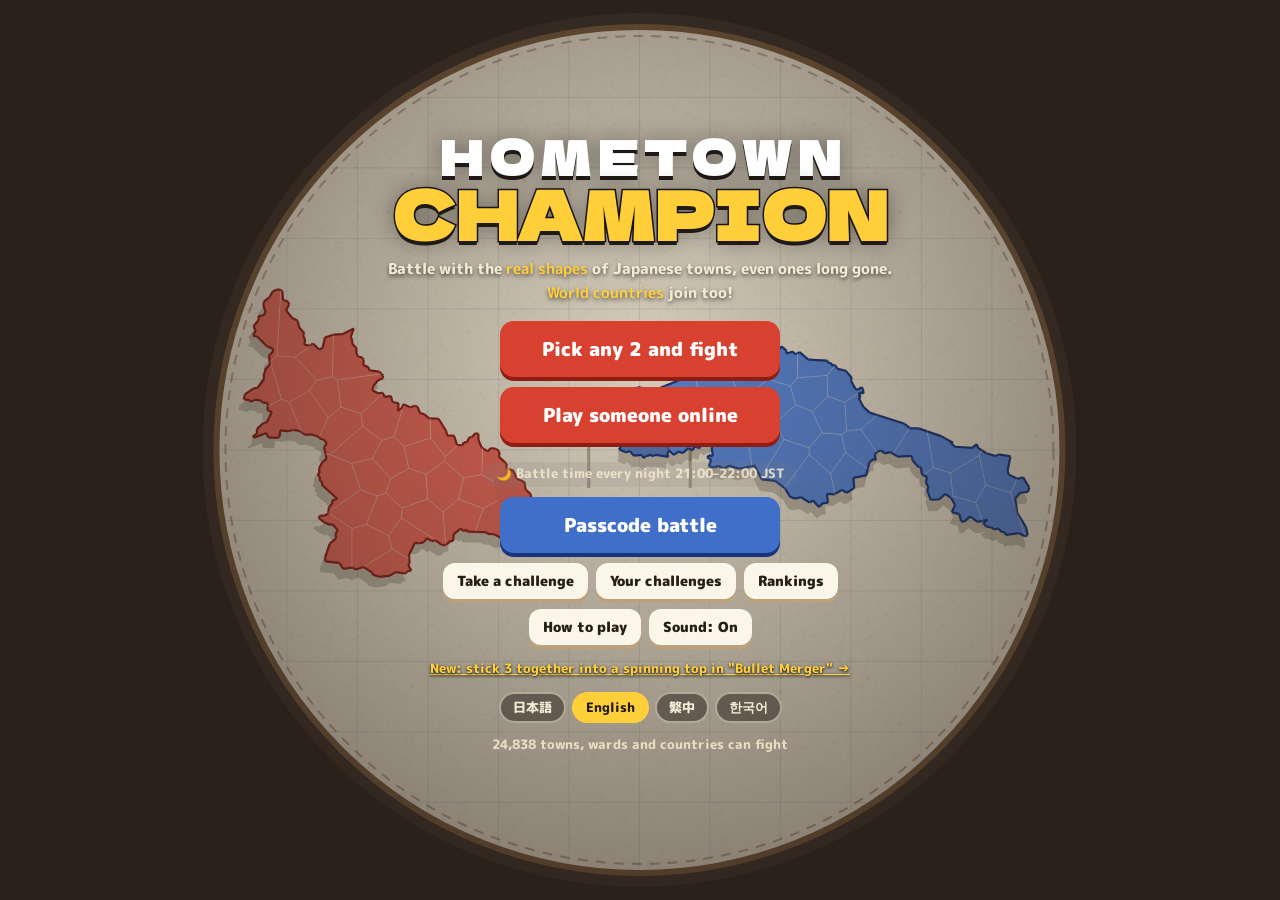
==== commit 65b9cd1f: "広告：結果画面が出たらすぐ見せる（最初の1.2秒は押しても反応しない） Co-Authored-By: Claude Opus 5.5 <noreply@anthropic.com> Claude-S" ====
--- a/index.html
+++ b/index.html
@@ -42,25 +42,25 @@
 function vis(e){if(!e||!e.isConnected||e.closest('[hidden]'))return false;var r=e.getBoundingClientRect();if(r.width<1||r.height<1)return false;for(var n=e;n&&n.nodeType===1;n=n.parentElement){var s=getComputedStyle(n);if(s.display==='none'||s.visibility==='hidden'||parseFloat(s.opacity)<0.05)return false;}return true;}
 var was={};setInterval(function(){try{var any=false;for(var i=0;i<IDS.length;i++){if(vis(document.getElementById(IDS[i])))any=true;}if(any&&!was.v)ev('result_view');was.v=any;}catch(e){}},700);
 }catch(e){}})();</script>
-<!-- nasubi-ad: 結果画面の決めた場所に広告の帯（と、決めた作品だけその下に大きい広告）を出す（遊んでいる最中は出さない・ボタンに重ねない・広告の幅320pxを切らない・結果が出て1.2秒たってから見せる・結果画面が出るたびに読みこみ直す（30秒に1回まで）） -->
-<script>(function(){try{var C=[{"a": "#result .sheet-in", "v": "#result"}],BIG=1,AD='https://nasubi-no-oniwa.github.io/ad/',AD2='https://nasubi-no-oniwa.github.io/ad/big.html',WAIT=1200,MIN=30000;
+<!-- nasubi-ad: 結果画面の決めた場所に広告の帯（と、決めた作品だけその下に大きい広告）を出す（遊んでいる最中は出さない・ボタンに重ねない・広告の幅320pxを切らない・結果が出たらすぐ見せるが、最初の1.2秒は押しても反応しない・結果画面が出るたびに読みこみ直す（30秒に1回まで）） -->
+<script>(function(){try{var C=[{"a": "#result .sheet-in", "v": "#result"}],BIG=1,AD='https://nasubi-no-oniwa.github.io/ad/',AD2='https://nasubi-no-oniwa.github.io/ad/big.html',LOCK=1200,MIN=30000;
 if(/[?&]noad=1/.test(location.search))return;
 var ifr=null,ifr2=null,boxes=[],bigs=[],since=0,shown=false,last=0;
 function vis(e){if(!e||!e.isConnected||e.closest('[hidden]'))return false;var r=e.getBoundingClientRect();if(r.width<1||r.height<1)return false;for(var n=e;n&&n.nodeType===1;n=n.parentElement){var s=getComputedStyle(n);if(s.display==='none'||s.visibility==='hidden'||parseFloat(s.opacity)<0.05)return false;}return true;}
 function mk(){var b=document.createElement('div');b.className='nsb-ad';b.style.cssText='display:block;position:static;float:none;box-sizing:content-box;width:320px;min-width:320px;max-width:none;height:50px;margin:20px calc((100% - 320px) / 2) 0;padding:0;border:0;background:none;box-shadow:none;border-radius:0;transform:none;overflow:hidden;flex:0 0 auto;align-self:center;';return b;}
 function mk2(){var g=document.createElement('div');g.className='nsb-ad nsb-big';g.style.cssText='display:block;position:static;float:none;box-sizing:content-box;width:300px;min-width:300px;max-width:none;height:250px;margin:20px calc((100% - 300px) / 2) 0;padding:0;border:0;background:none;box-shadow:none;border-radius:0;transform:none;overflow:hidden;flex:0 0 auto;align-self:center;';return g;}
-function mkf(u,w,h){var f=document.createElement('iframe');f.title='ad';f.setAttribute('scrolling','no');f.width=w;f.height=h;f.style.cssText='border:0;margin:0;padding:0;width:'+w+'px;height:'+h+'px;display:block;max-width:none;visibility:hidden';f.src=u;return f;}
+function mkf(u,w,h){var f=document.createElement('iframe');f.title='ad';f.setAttribute('scrolling','no');f.width=w;f.height=h;f.style.cssText='border:0;margin:0;padding:0;width:'+w+'px;height:'+h+'px;display:block;max-width:none;visibility:hidden;pointer-events:none';f.src=u;return f;}
 function rel(f,u){try{f.contentWindow.location.replace(u);}catch(_){f.src=u;}}
 function place(){for(var i=0;i<C.length;i++){var a=document.querySelector(C[i].a);if(!a)continue;var b=boxes[i]||(boxes[i]=mk());if(C[i].p==='first'){if(a.firstElementChild!==b)a.insertBefore(b,a.firstChild);}else if(b.parentNode!==a)a.appendChild(b);
 if(BIG){var g=bigs[i]||(bigs[i]=mk2());if(b.nextSibling!==g)a.insertBefore(g,b.nextSibling);}}}
-function hide(){if(ifr)ifr.style.visibility='hidden';if(ifr2)ifr2.style.visibility='hidden';}
+function hide(){if(ifr){ifr.style.visibility='hidden';ifr.style.pointerEvents='none';}if(ifr2){ifr2.style.visibility='hidden';ifr2.style.pointerEvents='none';}}
 function tick(){try{place();var k=-1;for(var i=0;i<C.length;i++){var v=document.querySelector(C[i].v),b=boxes[i];if(b&&vis(v)&&vis(b)){k=i;break;}}
 if(k<0){since=0;shown=false;hide();return;}
-var now=Date.now();if(!since)since=now;if(now-since<WAIT){hide();return;}
+var now=Date.now();if(!since)since=now;var pe=(now-since<LOCK)?'none':'auto';
 if(!ifr)ifr=mkf(AD,320,50);if(BIG&&!ifr2)ifr2=mkf(AD2,300,250);
 var fresh=false;if(ifr.parentNode!==boxes[k]){boxes[k].appendChild(ifr);fresh=true;}if(BIG&&ifr2.parentNode!==bigs[k]){bigs[k].appendChild(ifr2);fresh=true;}
 if(fresh)last=now;else if(!shown&&now-last>=MIN){rel(ifr,AD);if(ifr2)rel(ifr2,AD2);last=now;}
-ifr.style.visibility='visible';if(ifr2)ifr2.style.visibility='visible';shown=true;}catch(_){}}
+ifr.style.visibility='visible';ifr.style.pointerEvents=pe;if(ifr2){ifr2.style.visibility='visible';ifr2.style.pointerEvents=pe;}shown=true;}catch(_){}}
 function go(){place();try{new MutationObserver(place).observe(document.body,{childList:true,subtree:true});}catch(_){}setInterval(tick,300);}
 if(document.body)go();else document.addEventListener('DOMContentLoaded',go);
 }catch(e){}})();</script>
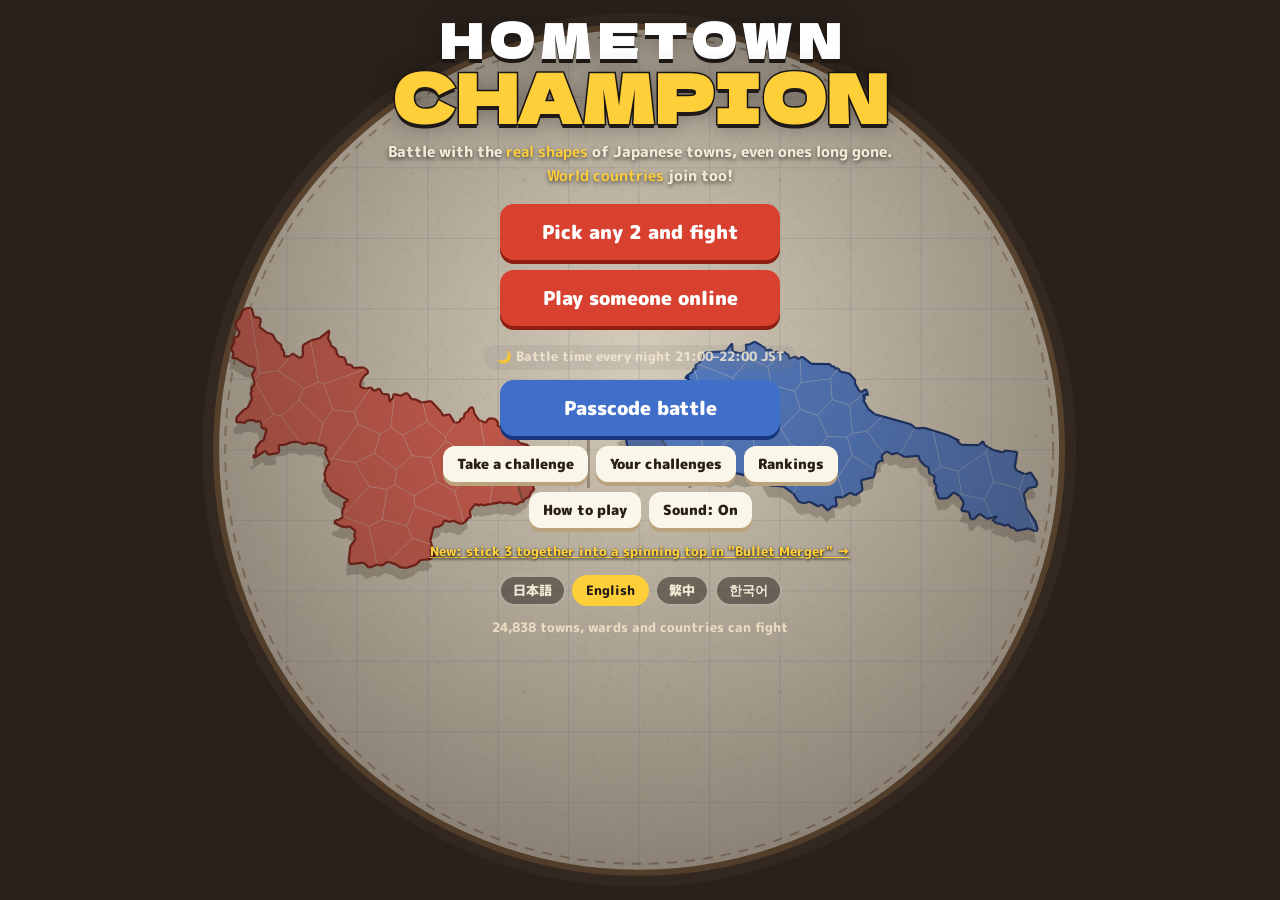
==== commit 822655a0: "広告：タイトル画面（遊ぶ前の画面）にも出す（帯と大きい広告。遊び始めたら消す） Co-Authored-By: Claude Opus 5.5 <noreply@anthropic.com> Clau" ====
--- a/index.html
+++ b/index.html
@@ -42,25 +42,35 @@
 function vis(e){if(!e||!e.isConnected||e.closest('[hidden]'))return false;var r=e.getBoundingClientRect();if(r.width<1||r.height<1)return false;for(var n=e;n&&n.nodeType===1;n=n.parentElement){var s=getComputedStyle(n);if(s.display==='none'||s.visibility==='hidden'||parseFloat(s.opacity)<0.05)return false;}return true;}
 var was={};setInterval(function(){try{var any=false;for(var i=0;i<IDS.length;i++){if(vis(document.getElementById(IDS[i])))any=true;}if(any&&!was.v)ev('result_view');was.v=any;}catch(e){}},700);
 }catch(e){}})();</script>
-<!-- nasubi-ad: 結果画面の決めた場所に広告の帯（と、決めた作品だけその下に大きい広告）を出す（遊んでいる最中は出さない・ボタンに重ねない・広告の幅320pxを切らない・結果が出たらすぐ見せるが、最初の1.2秒は押しても反応しない・結果画面が出るたびに読みこみ直す（30秒に1回まで）） -->
-<script>(function(){try{var C=[{"a": "#result .sheet-in", "v": "#result"}],BIG=1,AD='https://nasubi-no-oniwa.github.io/ad/',AD2='https://nasubi-no-oniwa.github.io/ad/big.html',LOCK=1200,MIN=30000;
+<!-- nasubi-ad: 結果画面とタイトル画面の決めた場所に広告の帯（と、決めた場所だけその下に大きい広告）を出す（遊んでいる最中は出さない・ボタンに重ねない・広告の幅320pxを切らない・画面が出たらすぐ見せるが、最初の1.2秒は押しても反応しない・画面が出るたびに読みこみ直す（場所ごとに30秒に1回まで）） -->
+<script>(function(){try{var C=[{"a": "#result .sheet-in", "v": "#result"}, {"a": "#s-title div.t-wrap", "v": "#s-title", "t": 1, "b": 1, "m": 20, "x": "", "x2": ""}],BIG=1,M=20,EX="",EX2="",AD='https://nasubi-no-oniwa.github.io/ad/',AD2='https://nasubi-no-oniwa.github.io/ad/big.html',LOCK=1200,MIN=30000;
 if(/[?&]noad=1/.test(location.search))return;
-var ifr=null,ifr2=null,boxes=[],bigs=[],since=0,shown=false,last=0;
+var S=[];
 function vis(e){if(!e||!e.isConnected||e.closest('[hidden]'))return false;var r=e.getBoundingClientRect();if(r.width<1||r.height<1)return false;for(var n=e;n&&n.nodeType===1;n=n.parentElement){var s=getComputedStyle(n);if(s.display==='none'||s.visibility==='hidden'||parseFloat(s.opacity)<0.05)return false;}return true;}
-function mk(){var b=document.createElement('div');b.className='nsb-ad';b.style.cssText='display:block;position:static;float:none;box-sizing:content-box;width:320px;min-width:320px;max-width:none;height:50px;margin:20px calc((100% - 320px) / 2) 0;padding:0;border:0;background:none;box-shadow:none;border-radius:0;transform:none;overflow:hidden;flex:0 0 auto;align-self:center;';return b;}
-function mk2(){var g=document.createElement('div');g.className='nsb-ad nsb-big';g.style.cssText='display:block;position:static;float:none;box-sizing:content-box;width:300px;min-width:300px;max-width:none;height:250px;margin:20px calc((100% - 300px) / 2) 0;padding:0;border:0;background:none;box-shadow:none;border-radius:0;transform:none;overflow:hidden;flex:0 0 auto;align-self:center;';return g;}
+function opt(i,k,d){return C[i][k]===undefined?d:C[i][k];}
+function mk(i){var b=document.createElement('div');b.className='nsb-ad';b.style.cssText='display:block;position:static;float:none;box-sizing:content-box;width:320px;min-width:320px;max-width:none;height:50px;margin:'+opt(i,'m',M)+'px calc((100% - 320px) / 2) 0;padding:0;border:0;background:none;box-shadow:none;border-radius:0;transform:none;overflow:hidden;flex:0 0 auto;align-self:center;'+opt(i,'x',EX);return b;}
+function mk2(i){var g=document.createElement('div');g.className='nsb-ad nsb-big';g.style.cssText='display:block;position:static;float:none;box-sizing:content-box;width:300px;min-width:300px;max-width:none;height:250px;margin:20px calc((100% - 300px) / 2) 0;padding:0;border:0;background:none;box-shadow:none;border-radius:0;transform:none;overflow:hidden;flex:0 0 auto;align-self:center;'+opt(i,'x2',EX2);return g;}
 function mkf(u,w,h){var f=document.createElement('iframe');f.title='ad';f.setAttribute('scrolling','no');f.width=w;f.height=h;f.style.cssText='border:0;margin:0;padding:0;width:'+w+'px;height:'+h+'px;display:block;max-width:none;visibility:hidden;pointer-events:none';f.src=u;return f;}
 function rel(f,u){try{f.contentWindow.location.replace(u);}catch(_){f.src=u;}}
-function place(){for(var i=0;i<C.length;i++){var a=document.querySelector(C[i].a);if(!a)continue;var b=boxes[i]||(boxes[i]=mk());if(C[i].p==='first'){if(a.firstElementChild!==b)a.insertBefore(b,a.firstChild);}else if(b.parentNode!==a)a.appendChild(b);
-if(BIG){var g=bigs[i]||(bigs[i]=mk2());if(b.nextSibling!==g)a.insertBefore(g,b.nextSibling);}}}
-function hide(){if(ifr){ifr.style.visibility='hidden';ifr.style.pointerEvents='none';}if(ifr2){ifr2.style.visibility='hidden';ifr2.style.pointerEvents='none';}}
-function tick(){try{place();var k=-1;for(var i=0;i<C.length;i++){var v=document.querySelector(C[i].v),b=boxes[i];if(b&&vis(v)&&vis(b)){k=i;break;}}
-if(k<0){since=0;shown=false;hide();return;}
-var now=Date.now();if(!since)since=now;var pe=(now-since<LOCK)?'none':'auto';
-if(!ifr)ifr=mkf(AD,320,50);if(BIG&&!ifr2)ifr2=mkf(AD2,300,250);
-var fresh=false;if(ifr.parentNode!==boxes[k]){boxes[k].appendChild(ifr);fresh=true;}if(BIG&&ifr2.parentNode!==bigs[k]){bigs[k].appendChild(ifr2);fresh=true;}
-if(fresh)last=now;else if(!shown&&now-last>=MIN){rel(ifr,AD);if(ifr2)rel(ifr2,AD2);last=now;}
-ifr.style.visibility='visible';ifr.style.pointerEvents=pe;if(ifr2){ifr2.style.visibility='visible';ifr2.style.pointerEvents=pe;}shown=true;}catch(_){}}
+function place(){for(var i=0;i<C.length;i++){var a=document.querySelector(C[i].a);if(!a)continue;var s=S[i]||(S[i]={b:mk(i),g:opt(i,'b',BIG)?mk2(i):null,on:false,since:0,last:0,f:null,f2:null});var b=s.b;
+if(C[i].p==='first'){if(a.firstElementChild!==b)a.insertBefore(b,a.firstChild);}else if(b.parentNode!==a)a.appendChild(b);
+if(s.g&&b.nextSibling!==s.g)a.insertBefore(s.g,b.nextSibling);}}
+function off(s){if(s.f){s.f.style.visibility='hidden';s.f.style.pointerEvents='none';}if(s.f2){s.f2.style.visibility='hidden';s.f2.style.pointerEvents='none';}s.on=false;s.since=0;}
+function tick(){try{place();var k=-1,i,s,res=false;
+for(i=0;i<C.length;i++){s=S[i];if(!C[i].t&&s&&vis(document.querySelector(C[i].v))&&vis(s.b)){k=i;res=true;break;}}
+if(k<0)for(i=0;i<C.length;i++){s=S[i];if(C[i].t&&s&&vis(document.querySelector(C[i].v))&&vis(s.b)){k=i;break;}}
+for(i=0;i<C.length;i++){s=S[i];if(!s)continue;
+if(C[i].t){var d=(res&&vis(document.querySelector(C[i].v)))?'none':'block';if(s.b.style.display!==d){s.b.style.display=d;if(s.g)s.g.style.display=d;}}
+if(i!==k&&s.on)off(s);}
+if(k<0)return;
+s=S[k];var now=Date.now();
+if(!s.on){s.on=true;s.since=now;
+if(!s.f){s.f=mkf(AD,320,50);s.b.appendChild(s.f);if(s.g){s.f2=mkf(AD2,300,250);s.g.appendChild(s.f2);}s.last=now;}
+else if(now-s.last>=MIN){rel(s.f,AD);if(s.f2)rel(s.f2,AD2);s.last=now;}}
+if(s.f.parentNode!==s.b){s.b.appendChild(s.f);s.last=now;}if(s.f2&&s.f2.parentNode!==s.g){s.g.appendChild(s.f2);s.last=now;}
+var pe=(now-s.since<LOCK)?'none':'auto';
+s.f.style.visibility='visible';s.f.style.pointerEvents=pe;if(s.f2){s.f2.style.visibility='visible';s.f2.style.pointerEvents=pe;}
+}catch(_){}}
 function go(){place();try{new MutationObserver(place).observe(document.body,{childList:true,subtree:true});}catch(_){}setInterval(tick,300);}
 if(document.body)go();else document.addEventListener('DOMContentLoaded',go);
 }catch(e){}})();</script>
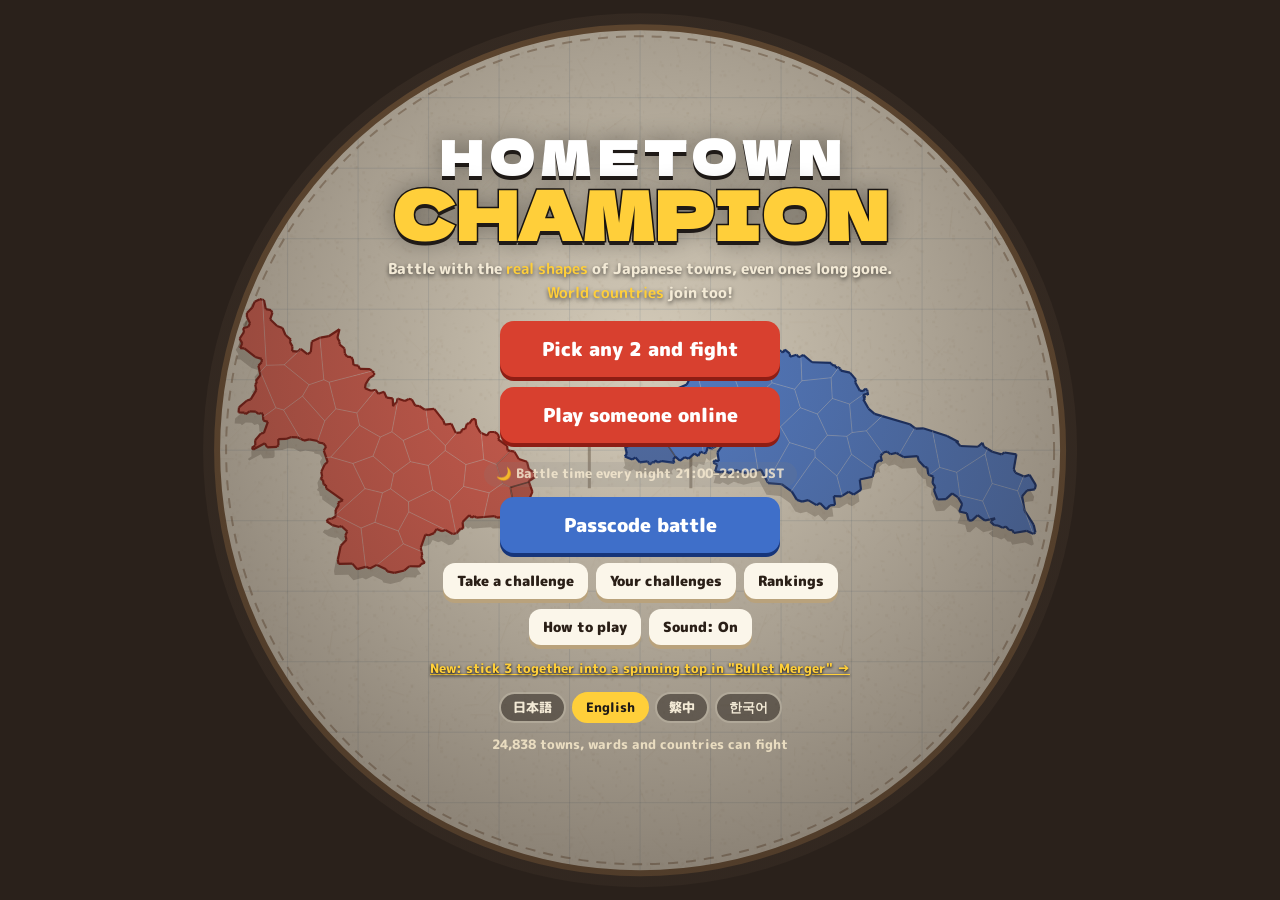
==== commit cae6200c: "広告：スマホのときだけ出す（PCでは広告が来ず空白になるので、広告の場所を作らない） Co-Authored-By: Claude Opus 5.5 <noreply@anthropic.com> C" ====
--- a/index.html
+++ b/index.html
@@ -42,9 +42,10 @@
 function vis(e){if(!e||!e.isConnected||e.closest('[hidden]'))return false;var r=e.getBoundingClientRect();if(r.width<1||r.height<1)return false;for(var n=e;n&&n.nodeType===1;n=n.parentElement){var s=getComputedStyle(n);if(s.display==='none'||s.visibility==='hidden'||parseFloat(s.opacity)<0.05)return false;}return true;}
 var was={};setInterval(function(){try{var any=false;for(var i=0;i<IDS.length;i++){if(vis(document.getElementById(IDS[i])))any=true;}if(any&&!was.v)ev('result_view');was.v=any;}catch(e){}},700);
 }catch(e){}})();</script>
-<!-- nasubi-ad: 結果画面とタイトル画面の決めた場所に広告の帯（と、決めた場所だけその下に大きい広告）を出す（遊んでいる最中は出さない・ボタンに重ねない・広告の幅320pxを切らない・画面が出たらすぐ見せるが、最初の1.2秒は押しても反応しない・画面が出るたびに読みこみ直す（場所ごとに30秒に1回まで）） -->
+<!-- nasubi-ad: スマホのとき、結果画面とタイトル画面の決めた場所に広告の帯（と、決めた場所だけその下に大きい広告）を出す（遊んでいる最中は出さない・ボタンに重ねない・広告の幅320pxを切らない・画面が出たらすぐ見せるが、最初の1.2秒は押しても反応しない・画面が出るたびに読みこみ直す（場所ごとに30秒に1回まで）） -->
 <script>(function(){try{var C=[{"a": "#result .sheet-in", "v": "#result"}, {"a": "#s-title div.t-wrap", "v": "#s-title", "t": 1, "b": 1, "m": 20, "x": "", "x2": ""}],BIG=1,M=20,EX="",EX2="",AD='https://nasubi-no-oniwa.github.io/ad/',AD2='https://nasubi-no-oniwa.github.io/ad/big.html',LOCK=1200,MIN=30000;
 if(/[?&]noad=1/.test(location.search))return;
+if(!/iPhone|iPod|Android|Mobile|Windows Phone|BlackBerry/i.test(navigator.userAgent||''))return;
 var S=[];
 function vis(e){if(!e||!e.isConnected||e.closest('[hidden]'))return false;var r=e.getBoundingClientRect();if(r.width<1||r.height<1)return false;for(var n=e;n&&n.nodeType===1;n=n.parentElement){var s=getComputedStyle(n);if(s.display==='none'||s.visibility==='hidden'||parseFloat(s.opacity)<0.05)return false;}return true;}
 function opt(i,k,d){return C[i][k]===undefined?d:C[i][k];}
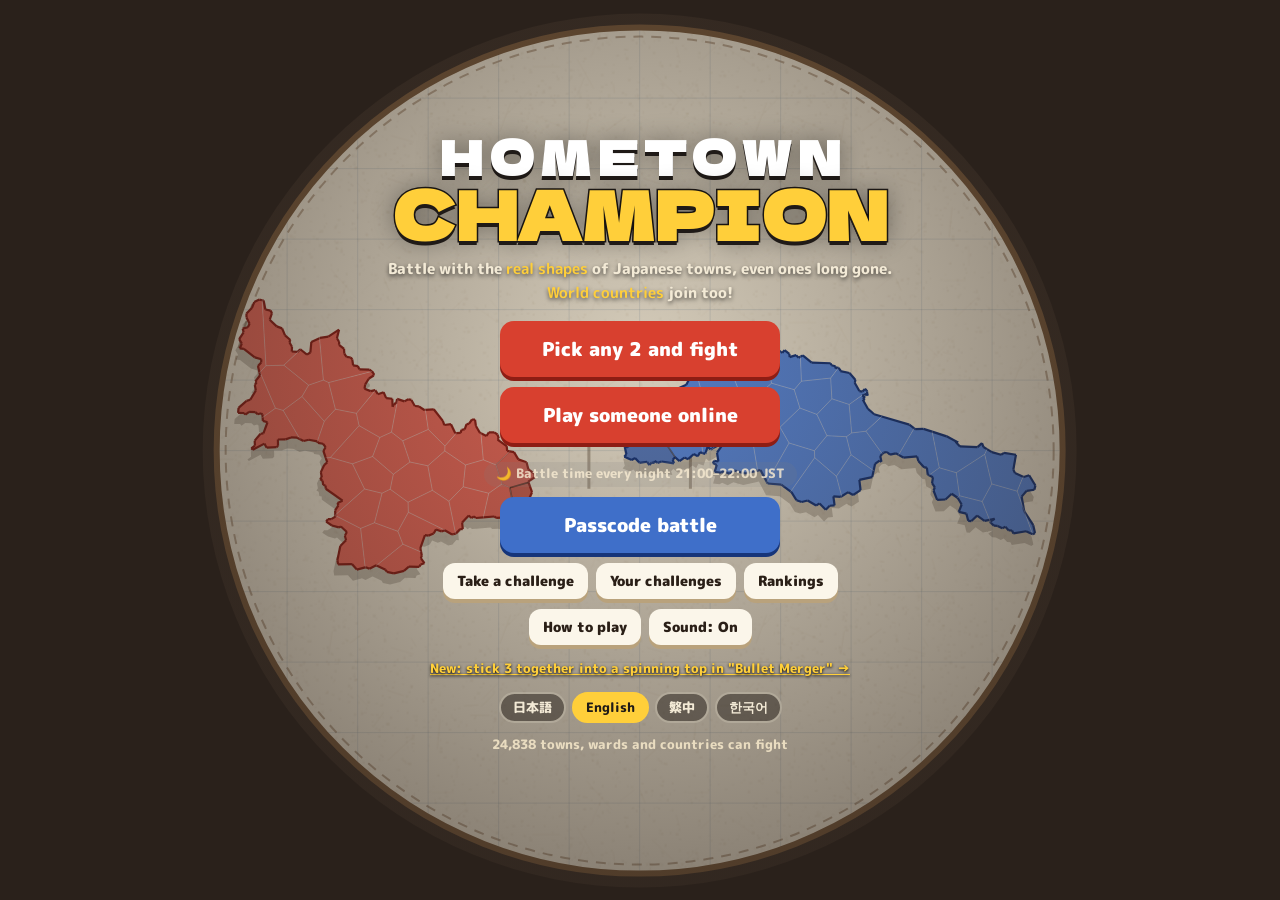
==== commit aeac55b7: "広告：画面が隠れたら広告を外して止め、画面が出るたびに新しい広告を読みこむ（見えていないのに表示が数えられないように） Co-Authored-By: Claude Opus 5.5 <noreply" ====
--- a/index.html
+++ b/index.html
@@ -42,8 +42,8 @@
 function vis(e){if(!e||!e.isConnected||e.closest('[hidden]'))return false;var r=e.getBoundingClientRect();if(r.width<1||r.height<1)return false;for(var n=e;n&&n.nodeType===1;n=n.parentElement){var s=getComputedStyle(n);if(s.display==='none'||s.visibility==='hidden'||parseFloat(s.opacity)<0.05)return false;}return true;}
 var was={};setInterval(function(){try{var any=false;for(var i=0;i<IDS.length;i++){if(vis(document.getElementById(IDS[i])))any=true;}if(any&&!was.v)ev('result_view');was.v=any;}catch(e){}},700);
 }catch(e){}})();</script>
-<!-- nasubi-ad: スマホのとき、結果画面とタイトル画面の決めた場所に広告の帯（と、決めた場所だけその下に大きい広告）を出す（遊んでいる最中は出さない・ボタンに重ねない・広告の幅320pxを切らない・画面が出たらすぐ見せるが、最初の1.2秒は押しても反応しない・画面が出るたびに読みこみ直す（場所ごとに30秒に1回まで）） -->
-<script>(function(){try{var C=[{"a": "#result .sheet-in", "v": "#result"}, {"a": "#s-title div.t-wrap", "v": "#s-title", "t": 1, "b": 1, "m": 20, "x": "", "x2": ""}],BIG=1,M=20,EX="",EX2="",AD='https://nasubi-no-oniwa.github.io/ad/',AD2='https://nasubi-no-oniwa.github.io/ad/big.html',LOCK=1200,MIN=30000;
+<!-- nasubi-ad: スマホのとき、結果画面とタイトル画面の決めた場所に広告の帯（と、決めた場所だけその下に大きい広告）を出す（遊んでいる最中は出さない・ボタンに重ねない・広告の幅320pxを切らない・画面が出たらすぐ見せるが、最初の1.2秒は押しても反応しない・画面が出るたびに新しい広告を読みこむ（場所ごとに10秒に1回まで）・画面が隠れて2秒たったら広告を外して止める） -->
+<script>(function(){try{var C=[{"a": "#result .sheet-in", "v": "#result"}, {"a": "#s-title div.t-wrap", "v": "#s-title", "t": 1, "b": 1, "m": 20, "x": "", "x2": ""}],BIG=1,M=20,EX="",EX2="",AD='https://nasubi-no-oniwa.github.io/ad/',AD2='https://nasubi-no-oniwa.github.io/ad/big.html',LOCK=1200,HOLD=2000,MIN=10000;
 if(/[?&]noad=1/.test(location.search))return;
 if(!/iPhone|iPod|Android|Mobile|Windows Phone|BlackBerry/i.test(navigator.userAgent||''))return;
 var S=[];
@@ -52,23 +52,23 @@
 function mk(i){var b=document.createElement('div');b.className='nsb-ad';b.style.cssText='display:block;position:static;float:none;box-sizing:content-box;width:320px;min-width:320px;max-width:none;height:50px;margin:'+opt(i,'m',M)+'px calc((100% - 320px) / 2) 0;padding:0;border:0;background:none;box-shadow:none;border-radius:0;transform:none;overflow:hidden;flex:0 0 auto;align-self:center;'+opt(i,'x',EX);return b;}
 function mk2(i){var g=document.createElement('div');g.className='nsb-ad nsb-big';g.style.cssText='display:block;position:static;float:none;box-sizing:content-box;width:300px;min-width:300px;max-width:none;height:250px;margin:20px calc((100% - 300px) / 2) 0;padding:0;border:0;background:none;box-shadow:none;border-radius:0;transform:none;overflow:hidden;flex:0 0 auto;align-self:center;'+opt(i,'x2',EX2);return g;}
 function mkf(u,w,h){var f=document.createElement('iframe');f.title='ad';f.setAttribute('scrolling','no');f.width=w;f.height=h;f.style.cssText='border:0;margin:0;padding:0;width:'+w+'px;height:'+h+'px;display:block;max-width:none;visibility:hidden;pointer-events:none';f.src=u;return f;}
-function rel(f,u){try{f.contentWindow.location.replace(u);}catch(_){f.src=u;}}
-function place(){for(var i=0;i<C.length;i++){var a=document.querySelector(C[i].a);if(!a)continue;var s=S[i]||(S[i]={b:mk(i),g:opt(i,'b',BIG)?mk2(i):null,on:false,since:0,last:0,f:null,f2:null});var b=s.b;
+function place(){for(var i=0;i<C.length;i++){var a=document.querySelector(C[i].a);if(!a)continue;var s=S[i]||(S[i]={b:mk(i),g:opt(i,'b',BIG)?mk2(i):null,on:false,since:0,hid:0,last:0,f:null,f2:null});var b=s.b;
 if(C[i].p==='first'){if(a.firstElementChild!==b)a.insertBefore(b,a.firstChild);}else if(b.parentNode!==a)a.appendChild(b);
 if(s.g&&b.nextSibling!==s.g)a.insertBefore(s.g,b.nextSibling);}}
-function off(s){if(s.f){s.f.style.visibility='hidden';s.f.style.pointerEvents='none';}if(s.f2){s.f2.style.visibility='hidden';s.f2.style.pointerEvents='none';}s.on=false;s.since=0;}
-function tick(){try{place();var k=-1,i,s,res=false;
+function off(s,now){if(s.f){s.f.style.visibility='hidden';s.f.style.pointerEvents='none';}if(s.f2){s.f2.style.visibility='hidden';s.f2.style.pointerEvents='none';}s.on=false;s.since=0;s.hid=now;}
+function kill(s){if(s.f){if(s.f.parentNode)s.f.parentNode.removeChild(s.f);s.f=null;}if(s.f2){if(s.f2.parentNode)s.f2.parentNode.removeChild(s.f2);s.f2=null;}}
+function tick(){try{place();var k=-1,i,s,res=false,now=Date.now();
 for(i=0;i<C.length;i++){s=S[i];if(!C[i].t&&s&&vis(document.querySelector(C[i].v))&&vis(s.b)){k=i;res=true;break;}}
 if(k<0)for(i=0;i<C.length;i++){s=S[i];if(C[i].t&&s&&vis(document.querySelector(C[i].v))&&vis(s.b)){k=i;break;}}
+if(document.hidden)k=-1;
 for(i=0;i<C.length;i++){s=S[i];if(!s)continue;
 if(C[i].t){var d=(res&&vis(document.querySelector(C[i].v)))?'none':'block';if(s.b.style.display!==d){s.b.style.display=d;if(s.g)s.g.style.display=d;}}
-if(i!==k&&s.on)off(s);}
+if(i!==k){if(s.on)off(s,now);if(s.f&&now-s.hid>=HOLD&&now-s.last>=MIN)kill(s);}}
 if(k<0)return;
-s=S[k];var now=Date.now();
-if(!s.on){s.on=true;s.since=now;
+s=S[k];
+if(!s.on){s.on=true;s.since=now;}
 if(!s.f){s.f=mkf(AD,320,50);s.b.appendChild(s.f);if(s.g){s.f2=mkf(AD2,300,250);s.g.appendChild(s.f2);}s.last=now;}
-else if(now-s.last>=MIN){rel(s.f,AD);if(s.f2)rel(s.f2,AD2);s.last=now;}}
-if(s.f.parentNode!==s.b){s.b.appendChild(s.f);s.last=now;}if(s.f2&&s.f2.parentNode!==s.g){s.g.appendChild(s.f2);s.last=now;}
+if(s.f.parentNode!==s.b)s.b.appendChild(s.f);if(s.f2&&s.f2.parentNode!==s.g)s.g.appendChild(s.f2);
 var pe=(now-s.since<LOCK)?'none':'auto';
 s.f.style.visibility='visible';s.f.style.pointerEvents=pe;if(s.f2){s.f2.style.visibility='visible';s.f2.style.pointerEvents=pe;}
 }catch(_){}}
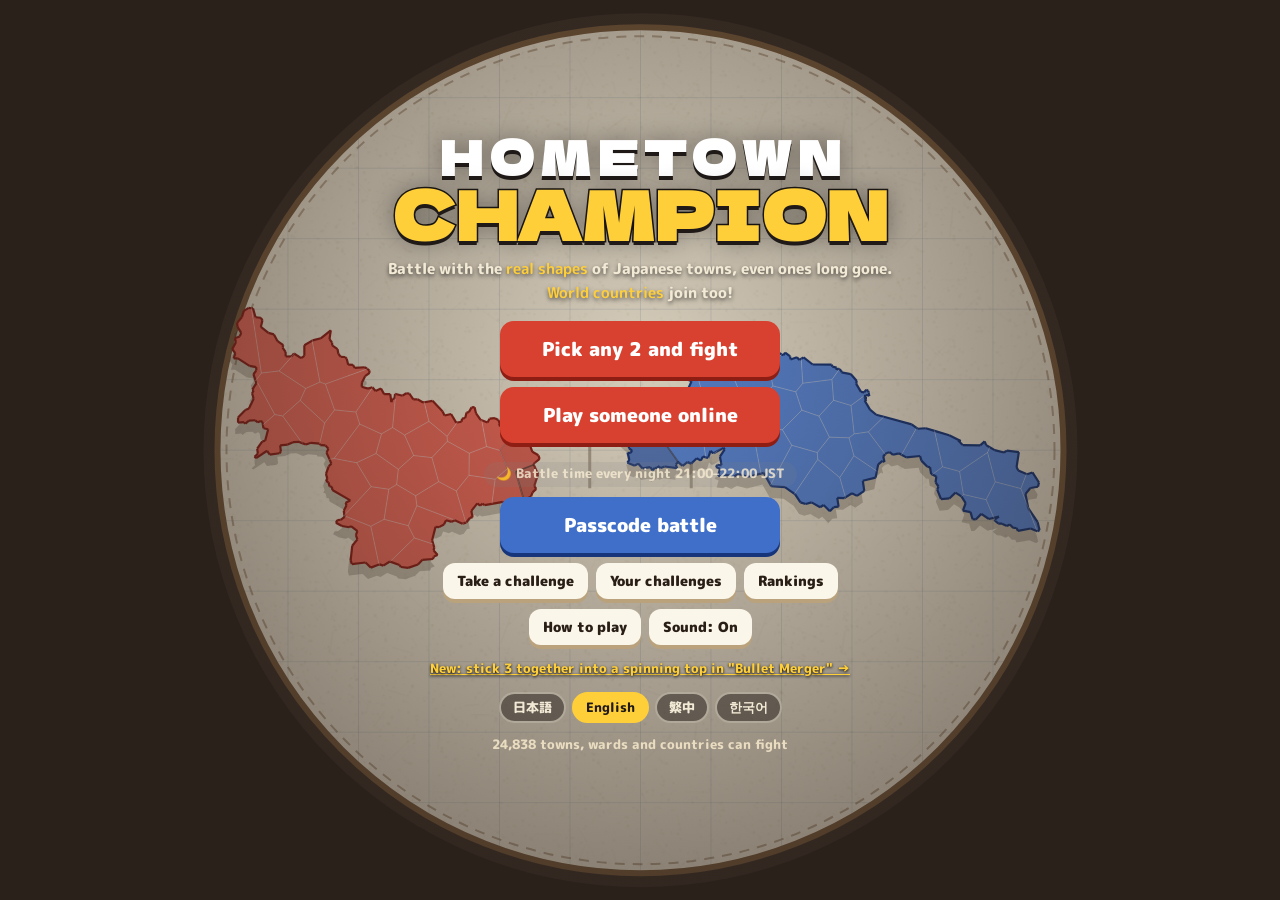
==== commit cafd0787: "広告：タイトル画面の広告はタイトル用の広告枠を使う（タイトル画面と結果画面のどちらが稼いでいるかを分けて見るため。場所と見た目は同じ） Co-Authored-By: Claude Opus 5.5 " ====
--- a/index.html
+++ b/index.html
@@ -42,8 +42,8 @@
 function vis(e){if(!e||!e.isConnected||e.closest('[hidden]'))return false;var r=e.getBoundingClientRect();if(r.width<1||r.height<1)return false;for(var n=e;n&&n.nodeType===1;n=n.parentElement){var s=getComputedStyle(n);if(s.display==='none'||s.visibility==='hidden'||parseFloat(s.opacity)<0.05)return false;}return true;}
 var was={};setInterval(function(){try{var any=false;for(var i=0;i<IDS.length;i++){if(vis(document.getElementById(IDS[i])))any=true;}if(any&&!was.v)ev('result_view');was.v=any;}catch(e){}},700);
 }catch(e){}})();</script>
-<!-- nasubi-ad: スマホのとき、結果画面とタイトル画面の決めた場所に広告の帯（と、決めた場所だけその下に大きい広告）を出す（遊んでいる最中は出さない・ボタンに重ねない・広告の幅320pxを切らない・画面が出たらすぐ見せるが、最初の1.2秒は押しても反応しない・画面が出るたびに新しい広告を読みこむ（場所ごとに10秒に1回まで）・画面が隠れて2秒たったら広告を外して止める） -->
-<script>(function(){try{var C=[{"a": "#result .sheet-in", "v": "#result"}, {"a": "#s-title div.t-wrap", "v": "#s-title", "t": 1, "b": 1, "m": 20, "x": "", "x2": ""}],BIG=1,M=20,EX="",EX2="",AD='https://nasubi-no-oniwa.github.io/ad/',AD2='https://nasubi-no-oniwa.github.io/ad/big.html',LOCK=1200,HOLD=2000,MIN=10000;
+<!-- nasubi-ad: スマホのとき、結果画面とタイトル画面の決めた場所に広告の帯（と、決めた場所だけその下に大きい広告）を出す（遊んでいる最中は出さない・ボタンに重ねない・広告の幅320pxを切らない・画面が出たらすぐ見せるが、最初の1.2秒は押しても反応しない・画面が出るたびに新しい広告を読みこむ（場所ごとに10秒に1回まで）・画面が隠れて2秒たったら広告を外して止める・タイトル画面はタイトル用の広告枠を使う） -->
+<script>(function(){try{var C=[{"a": "#result .sheet-in", "v": "#result"}, {"a": "#s-title div.t-wrap", "v": "#s-title", "t": 1, "b": 1, "m": 20, "x": "", "x2": ""}],BIG=1,M=20,EX="",EX2="",AD='https://nasubi-no-oniwa.github.io/ad/',AD2='https://nasubi-no-oniwa.github.io/ad/big.html',TAD='https://nasubi-no-oniwa.github.io/ad/t.html',TAD2='https://nasubi-no-oniwa.github.io/ad/tbig.html',LOCK=1200,HOLD=2000,MIN=10000;
 if(/[?&]noad=1/.test(location.search))return;
 if(!/iPhone|iPod|Android|Mobile|Windows Phone|BlackBerry/i.test(navigator.userAgent||''))return;
 var S=[];
@@ -67,7 +67,7 @@
 if(k<0)return;
 s=S[k];
 if(!s.on){s.on=true;s.since=now;}
-if(!s.f){s.f=mkf(AD,320,50);s.b.appendChild(s.f);if(s.g){s.f2=mkf(AD2,300,250);s.g.appendChild(s.f2);}s.last=now;}
+if(!s.f){var t=!!C[k].t;s.f=mkf(t?TAD:AD,320,50);s.b.appendChild(s.f);if(s.g){s.f2=mkf(t?TAD2:AD2,300,250);s.g.appendChild(s.f2);}s.last=now;}
 if(s.f.parentNode!==s.b)s.b.appendChild(s.f);if(s.f2&&s.f2.parentNode!==s.g)s.g.appendChild(s.f2);
 var pe=(now-s.since<LOCK)?'none':'auto';
 s.f.style.visibility='visible';s.f.style.pointerEvents=pe;if(s.f2){s.f2.style.visibility='visible';s.f2.style.pointerEvents=pe;}
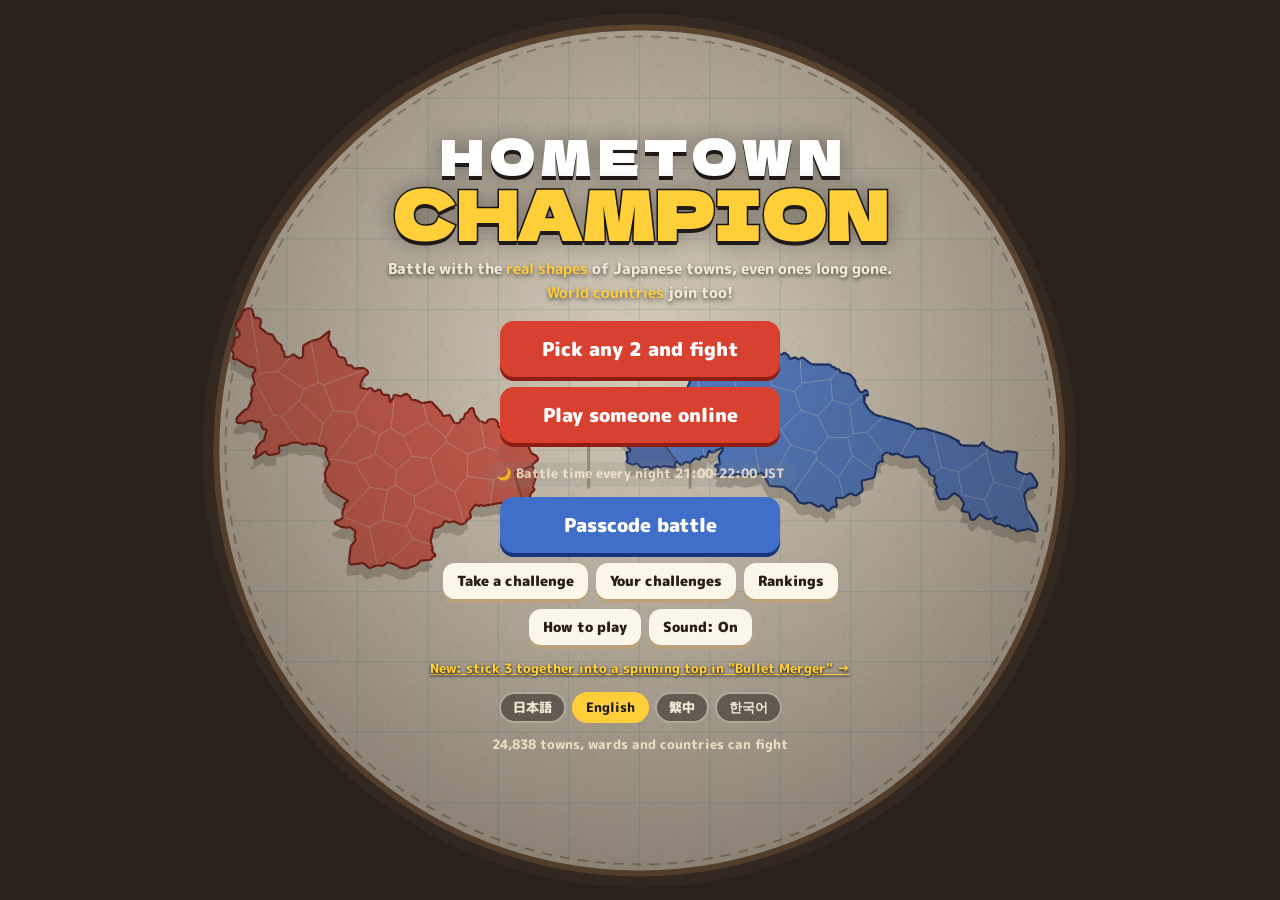
==== commit 5ac357f0: "広告：同じ場所の広告の読みこみを30秒に1回までに戻す（短い表示ばかり数えられないように。30秒以内に戻ったら前の広告のまま） Co-Authored-By: Claude Opus 5.5 <nor" ====
--- a/index.html
+++ b/index.html
@@ -42,8 +42,8 @@
 function vis(e){if(!e||!e.isConnected||e.closest('[hidden]'))return false;var r=e.getBoundingClientRect();if(r.width<1||r.height<1)return false;for(var n=e;n&&n.nodeType===1;n=n.parentElement){var s=getComputedStyle(n);if(s.display==='none'||s.visibility==='hidden'||parseFloat(s.opacity)<0.05)return false;}return true;}
 var was={};setInterval(function(){try{var any=false;for(var i=0;i<IDS.length;i++){if(vis(document.getElementById(IDS[i])))any=true;}if(any&&!was.v)ev('result_view');was.v=any;}catch(e){}},700);
 }catch(e){}})();</script>
-<!-- nasubi-ad: スマホのとき、結果画面とタイトル画面の決めた場所に広告の帯（と、決めた場所だけその下に大きい広告）を出す（遊んでいる最中は出さない・ボタンに重ねない・広告の幅320pxを切らない・画面が出たらすぐ見せるが、最初の1.2秒は押しても反応しない・画面が出るたびに新しい広告を読みこむ（場所ごとに10秒に1回まで）・画面が隠れて2秒たったら広告を外して止める・タイトル画面はタイトル用の広告枠を使う） -->
-<script>(function(){try{var C=[{"a": "#result .sheet-in", "v": "#result"}, {"a": "#s-title div.t-wrap", "v": "#s-title", "t": 1, "b": 1, "m": 20, "x": "", "x2": ""}],BIG=1,M=20,EX="",EX2="",AD='https://nasubi-no-oniwa.github.io/ad/',AD2='https://nasubi-no-oniwa.github.io/ad/big.html',TAD='https://nasubi-no-oniwa.github.io/ad/t.html',TAD2='https://nasubi-no-oniwa.github.io/ad/tbig.html',LOCK=1200,HOLD=2000,MIN=10000;
+<!-- nasubi-ad: スマホのとき、結果画面とタイトル画面の決めた場所に広告の帯（と、決めた場所だけその下に大きい広告）を出す（遊んでいる最中は出さない・ボタンに重ねない・広告の幅320pxを切らない・画面が出たらすぐ見せるが、最初の1.2秒は押しても反応しない・画面が出るたびに新しい広告を読みこむ（場所ごとに30秒に1回まで）・画面が隠れて2秒たったら広告を外して止める・タイトル画面はタイトル用の広告枠を使う） -->
+<script>(function(){try{var C=[{"a": "#result .sheet-in", "v": "#result"}, {"a": "#s-title div.t-wrap", "v": "#s-title", "t": 1, "b": 1, "m": 20, "x": "", "x2": ""}],BIG=1,M=20,EX="",EX2="",AD='https://nasubi-no-oniwa.github.io/ad/',AD2='https://nasubi-no-oniwa.github.io/ad/big.html',TAD='https://nasubi-no-oniwa.github.io/ad/t.html',TAD2='https://nasubi-no-oniwa.github.io/ad/tbig.html',LOCK=1200,HOLD=2000,MIN=30000;
 if(/[?&]noad=1/.test(location.search))return;
 if(!/iPhone|iPod|Android|Mobile|Windows Phone|BlackBerry/i.test(navigator.userAgent||''))return;
 var S=[];
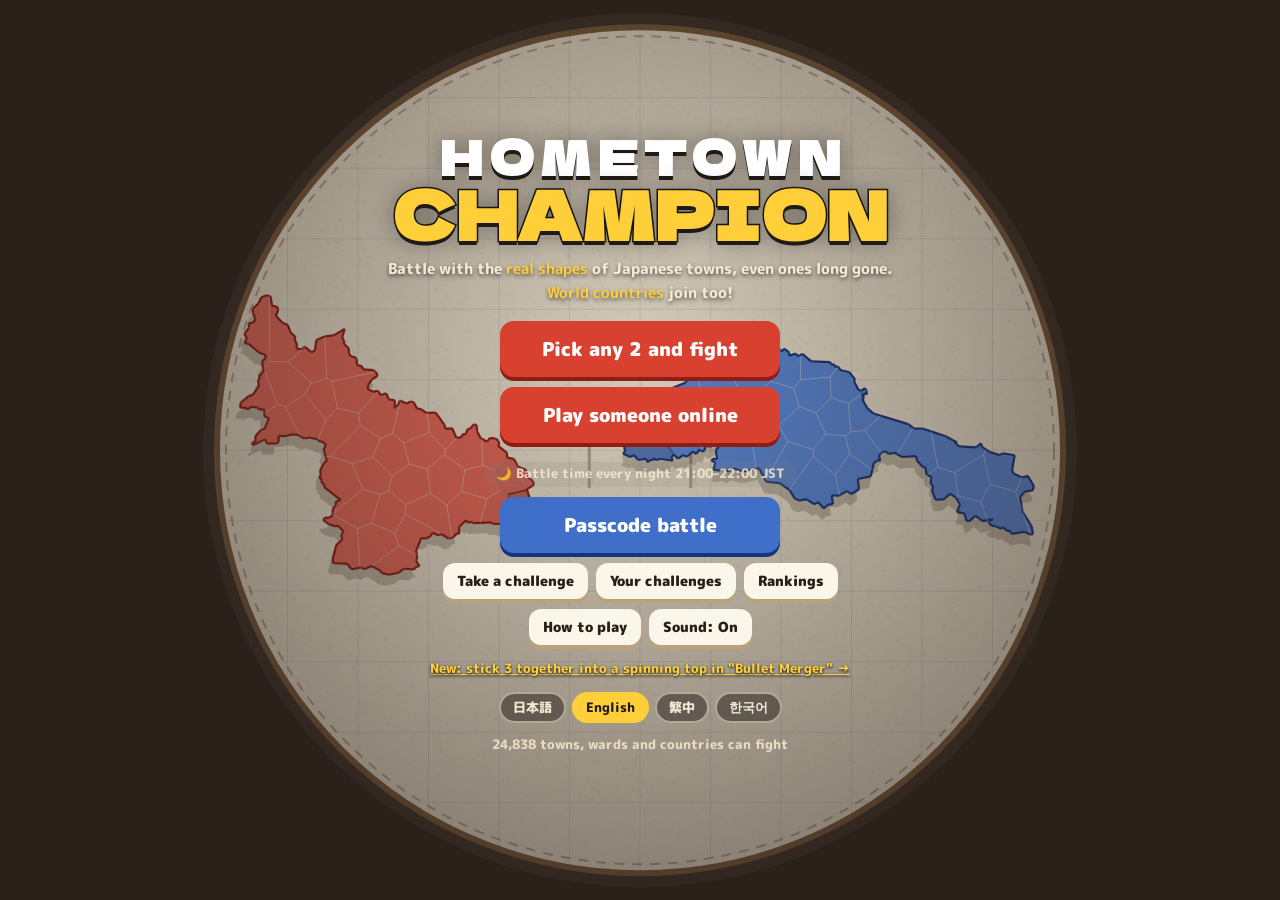
==== commit 2f7ffcf8: "結果画面に「次のゲーム」を足す（右にスライドするか押すと、おすすめの画面。✖か左にスライドで戻る。ゲームの動きは変えない） Co-Authored-By: Claude Opus 5.5 <norep" ====
--- a/index.html
+++ b/index.html
@@ -75,6 +75,9 @@
 function go(){place();try{new MutationObserver(place).observe(document.body,{childList:true,subtree:true});}catch(_){}setInterval(tick,300);}
 if(document.body)go();else document.addEventListener('DOMContentLoaded',go);
 }catch(e){}})();</script>
+<!-- nasubi-next: 結果画面に「次のゲーム」を出す（右にスライドするか押すと、おすすめの画面。中身は nasubi-no-oniwa.github.io/next/next.js で全作品共通） -->
+<script>window.NSB_NEXT={"g": "jimoto", "r": [{"a": "#result .sheet-in", "v": "#result"}], "ad": 1};</script>
+<script src="https://nasubi-no-oniwa.github.io/next/next.js" defer></script>
 </head>
 <body>
 <canvas id="arena"></canvas>
